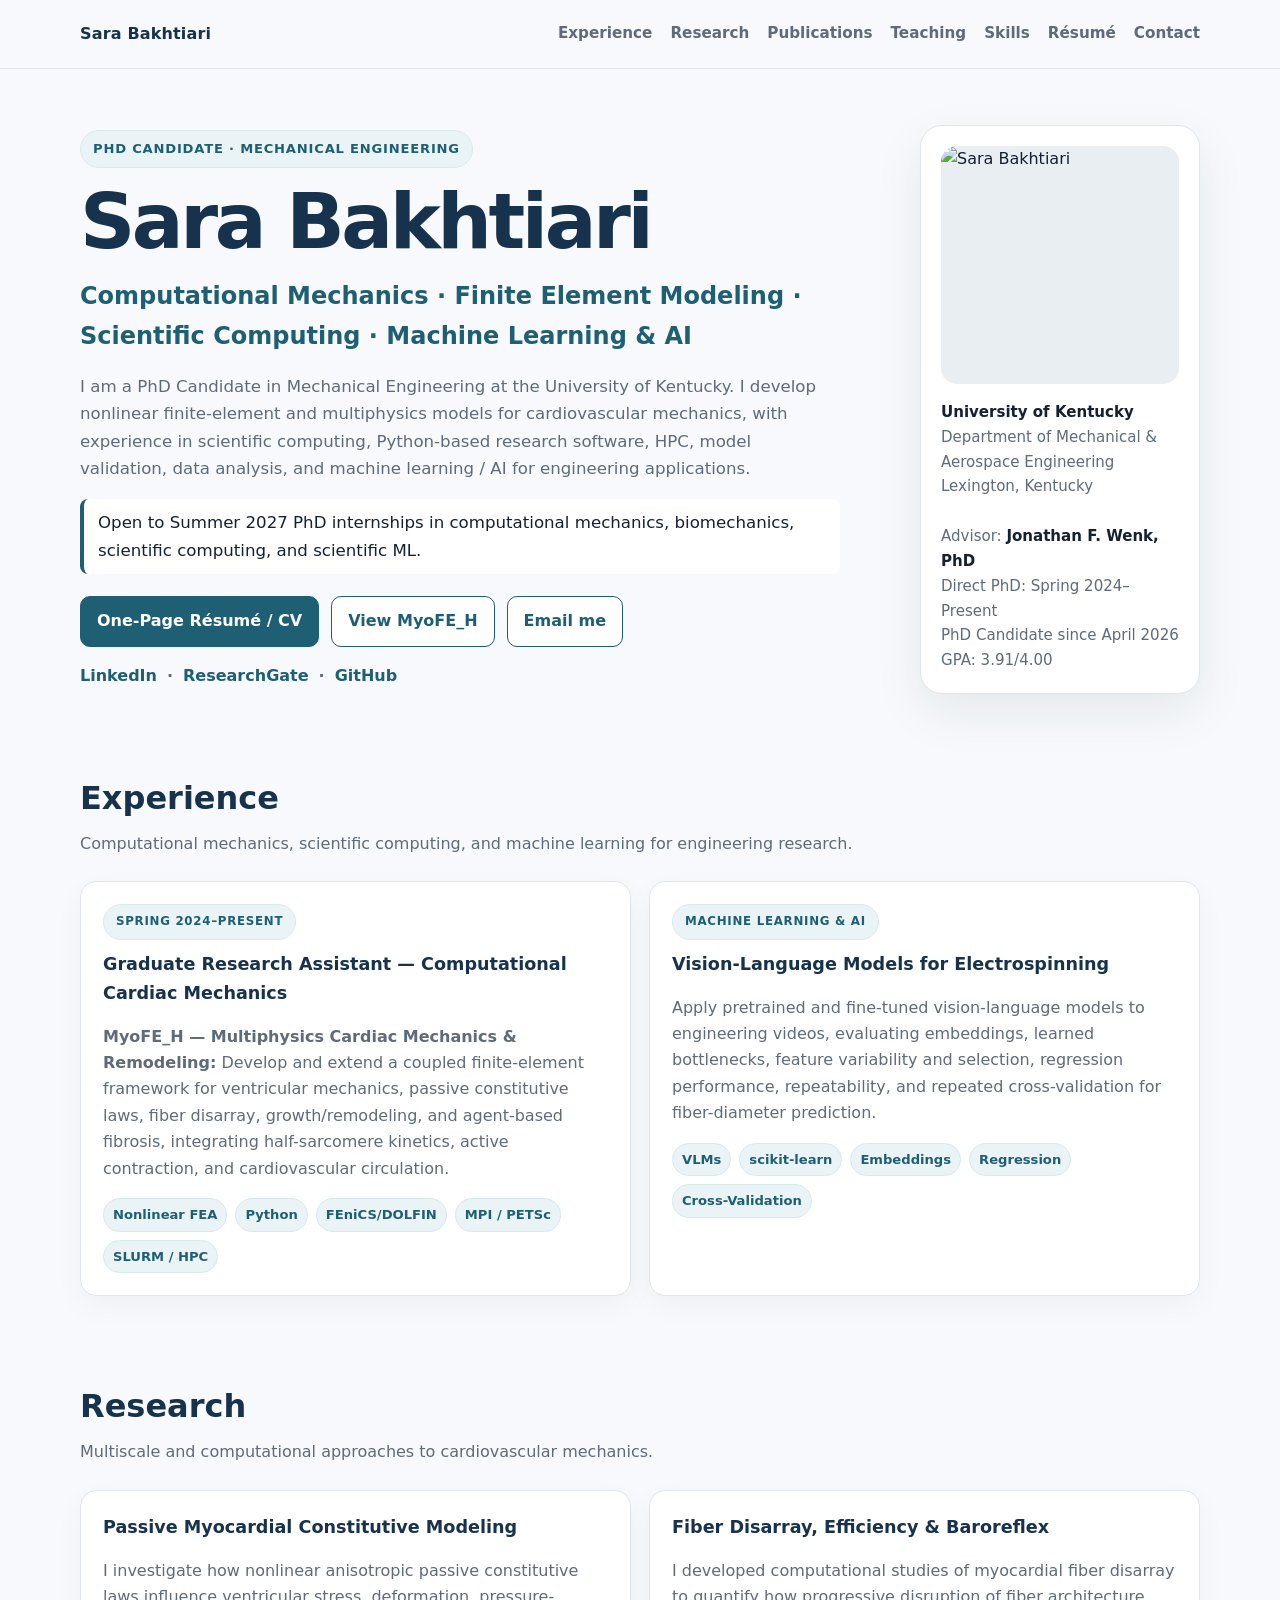
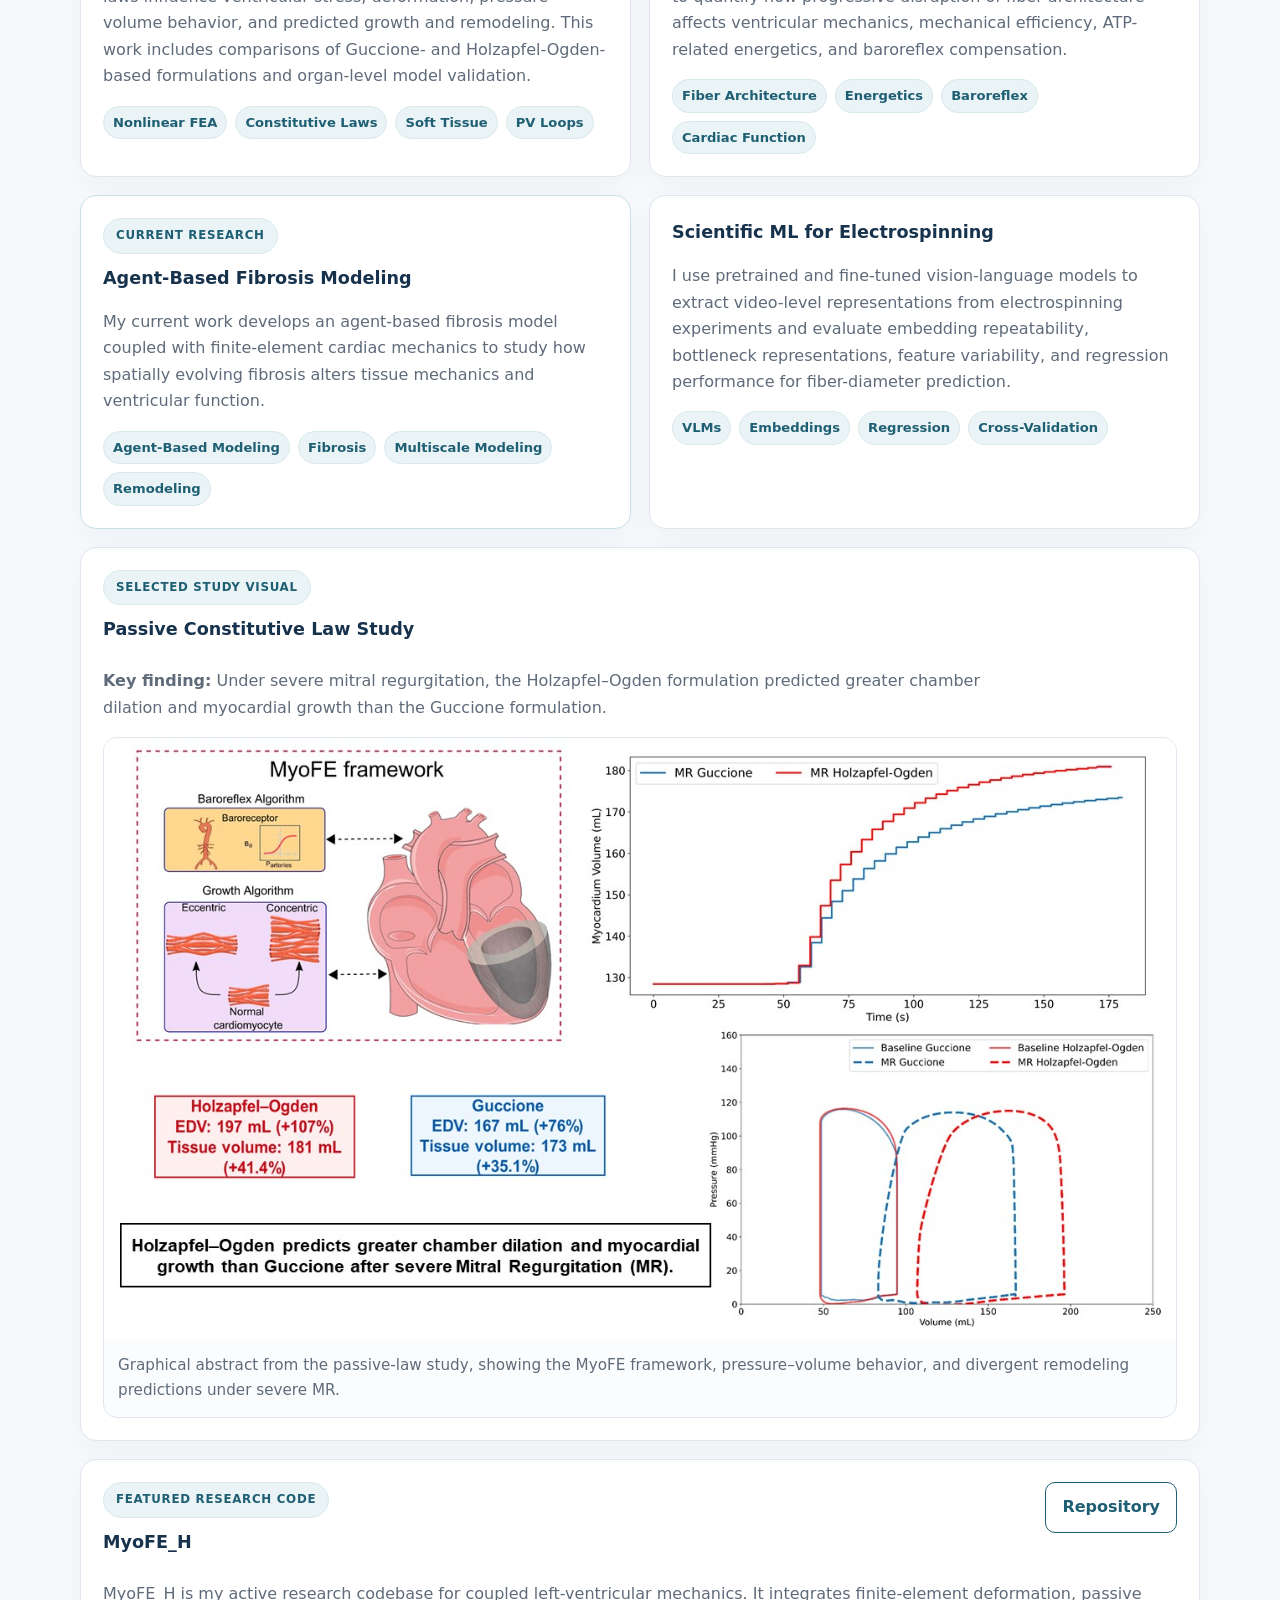
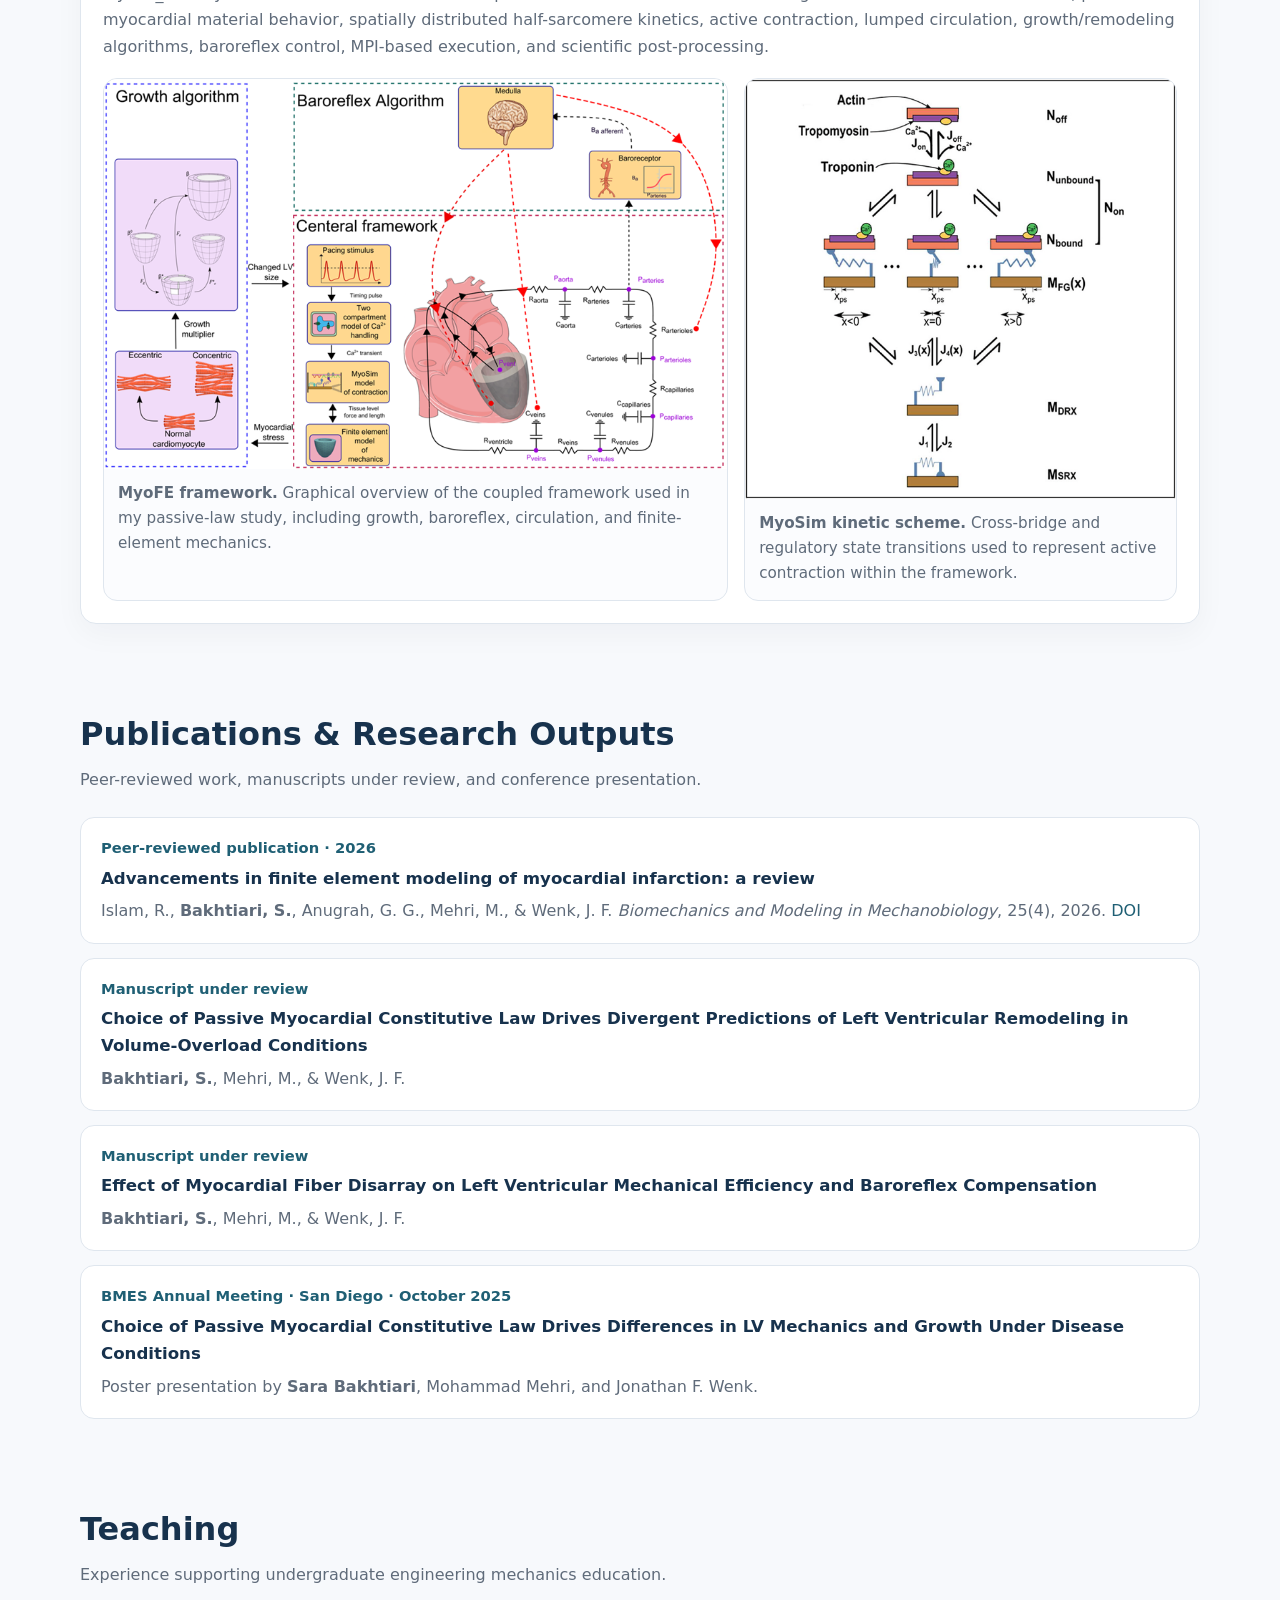
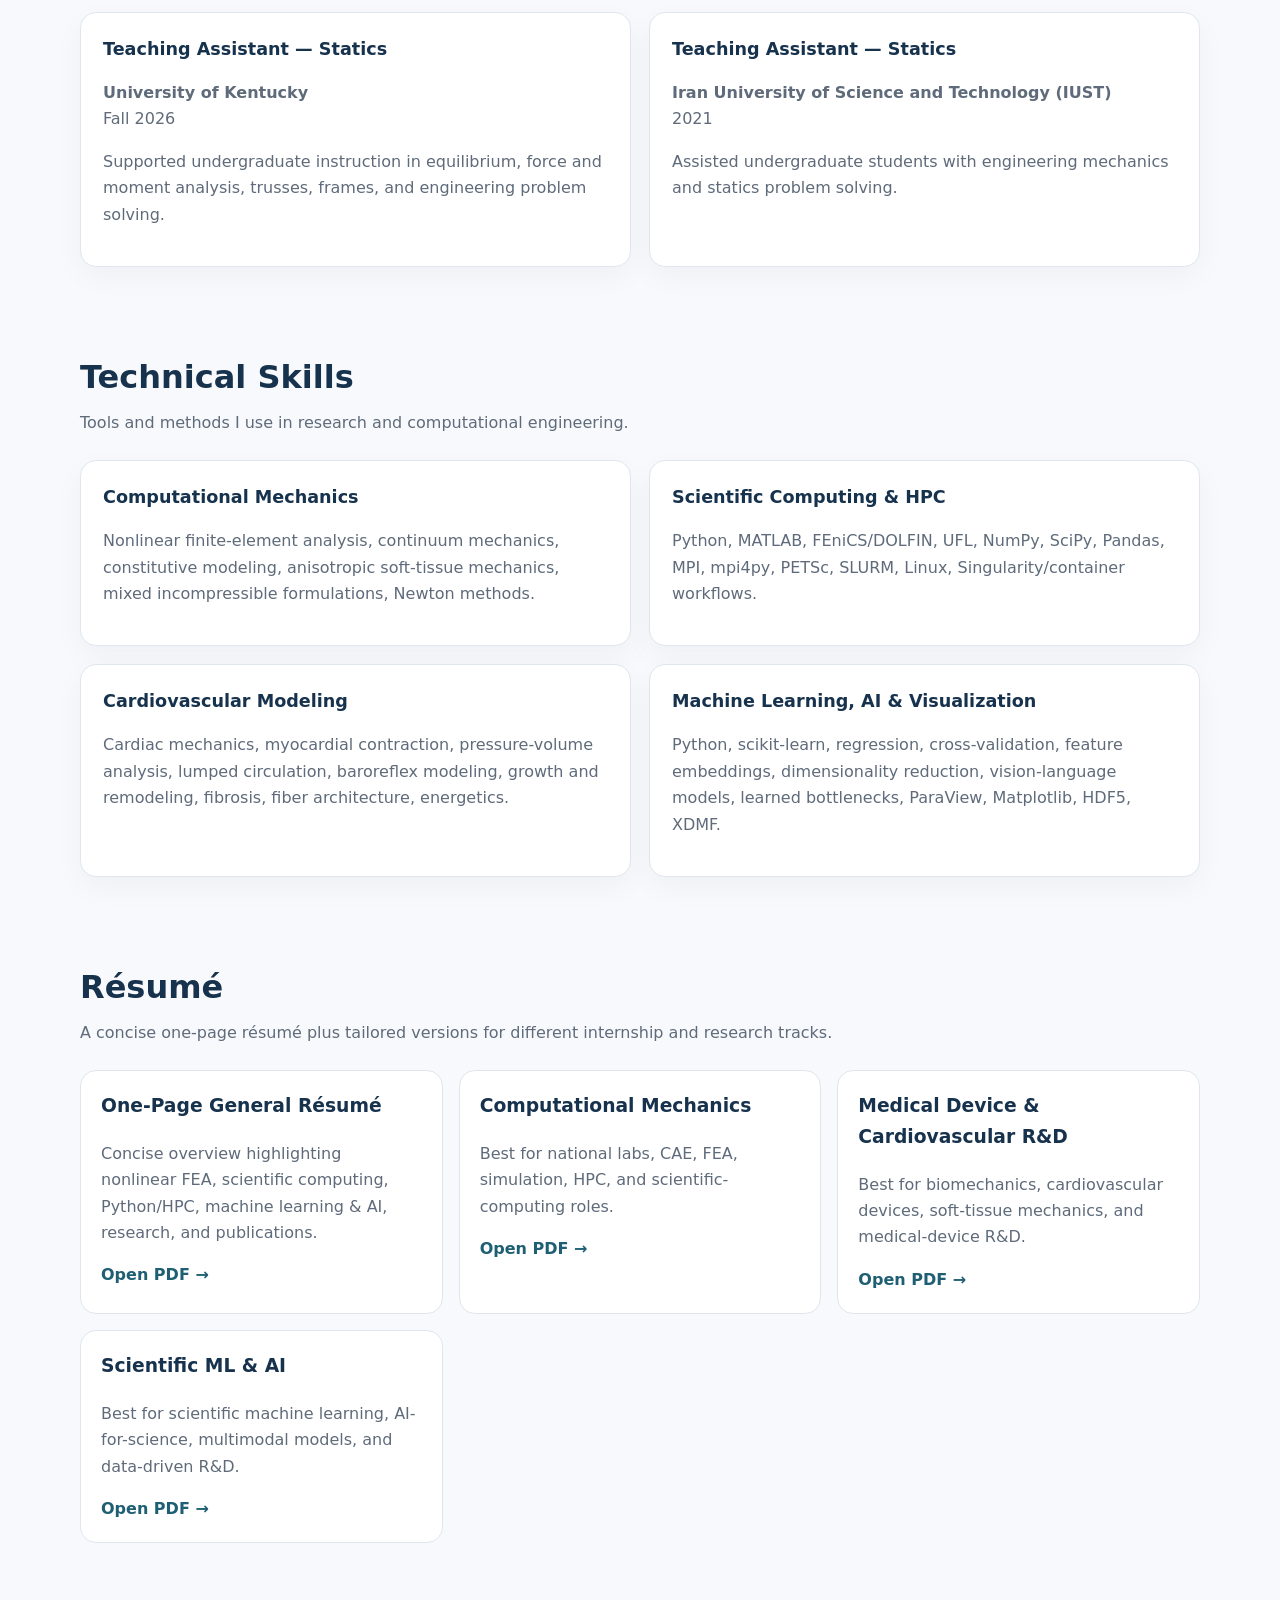
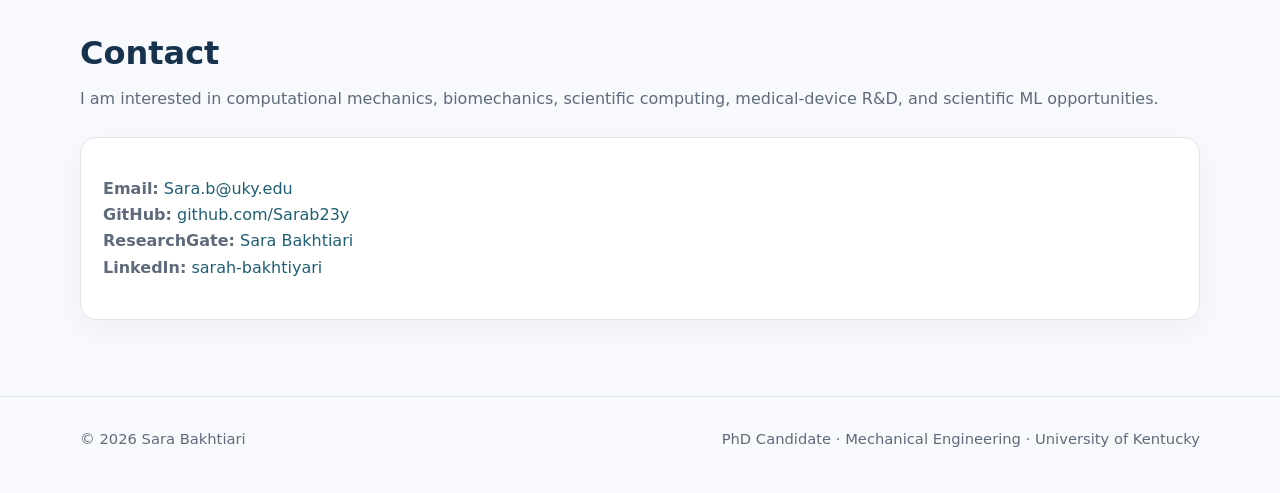
==== index.html @ 6f946235 "Highlight ML/AI and condense research experience" ====
<!doctype html>
<html lang="en">
<head>
  <meta charset="utf-8">
  <meta name="viewport" content="width=device-width, initial-scale=1">
  <title>Sara Bakhtiari | Computational Biomechanics & Finite Element Modeling</title>
  <meta name="description" content="Sara Bakhtiari is a PhD Candidate in Mechanical Engineering at the University of Kentucky working in computational biomechanics, cardiac mechanics, finite element modeling, fibrosis, scientific computing, and machine learning.">
  <meta name="author" content="Sara Bakhtiari">
  <meta name="keywords" content="Sara Bakhtiari, computational biomechanics, cardiac mechanics, finite element, FEniCS, scientific computing, machine learning, artificial intelligence, Python, HPC, myocardial fibrosis, fiber disarray, University of Kentucky">
  <meta property="og:title" content="Sara Bakhtiari | PhD Candidate in Mechanical Engineering">
  <meta property="og:description" content="Computational biomechanics, cardiovascular mechanics, finite element modeling, scientific computing, and machine learning.">
  <meta property="og:type" content="website">
  <link rel="stylesheet" href="style.css?v=20260924-3">
</head>
<body>
<header class="site-header">
  <div class="container navbar">
    <a class="brand" href="#top">Sara Bakhtiari</a>
    <nav class="nav-links" aria-label="Main navigation">
      <a href="#experience">Experience</a>
      <a href="#research">Research</a>
      <a href="#publications">Publications</a>
      <a href="#teaching">Teaching</a>
      <a href="#skills">Skills</a>
      <a href="#resume">Résumé</a>
      <a href="#contact">Contact</a>
    </nav>
  </div>
</header>
<main id="top">
  <section class="hero">
    <div class="container hero-grid">
      <div>
        <span class="eyebrow">PhD Candidate · Mechanical Engineering</span>
        <h1>Sara Bakhtiari</h1>
        <h2>Computational Mechanics · Finite Element Modeling · Scientific Computing · Machine Learning & AI</h2>
        <p>
          I am a PhD Candidate in Mechanical Engineering at the University of Kentucky.
          I develop nonlinear finite-element and multiphysics models for cardiovascular mechanics,
          with experience in scientific computing, Python-based research software, HPC, model
          validation, data analysis, and machine learning / AI for engineering applications.
        </p>
        <p class="availability">Open to Summer 2027 PhD internships in computational mechanics, biomechanics, scientific computing, and scientific ML.</p>
        <div class="hero-actions">
          <a class="button primary" href="Sara_Bakhtiari_Resume.pdf" target="_blank" rel="noopener">One-Page Résumé / CV</a>
          <a class="button secondary" href="https://github.com/Sarab23y/MyoFE_H" target="_blank" rel="noopener">View MyoFE_H</a>
          <a class="button secondary" href="mailto:Sara.b@uky.edu">Email me</a>
        </div>
        <div class="hero-links">
          <a href="https://www.linkedin.com/in/sarah-bakhtiyari" target="_blank" rel="noopener">LinkedIn</a>
          <span>·</span>
          <a href="https://www.researchgate.net/profile/Sara-Bakhtiari-4?ev=hdr_xprf" target="_blank" rel="noopener">ResearchGate</a>
          <span>·</span>
          <a href="https://github.com/Sarab23y" target="_blank" rel="noopener">GitHub</a>
        </div>
      </div>

      <aside class="profile-card">
        <img src="https://avatars.githubusercontent.com/u/170765901?v=4" alt="Sara Bakhtiari">
        <div class="profile-meta">
          <strong>University of Kentucky</strong><br>
          Department of Mechanical & Aerospace Engineering<br>
          Lexington, Kentucky<br><br>
          Advisor: <strong>Jonathan F. Wenk, PhD</strong><br>
          Direct PhD: Spring 2024–Present<br>
          PhD Candidate since April 2026<br>
          GPA: 3.91/4.00
        </div>
      </aside>
    </div>
  </section>


  <section id="experience">
    <div class="container">
      <div class="section-head">
        <h2>Experience</h2>
        <p>Computational mechanics, scientific computing, and machine learning for engineering research.</p>
      </div>
      <div class="grid">
        <article class="card">
          <div class="mini-eyebrow">Spring 2024–Present</div>
          <h3>Graduate Research Assistant — Computational Cardiac Mechanics</h3>
          <p><strong>MyoFE_H — Multiphysics Cardiac Mechanics & Remodeling:</strong> Develop and extend a coupled finite-element framework for ventricular mechanics, passive constitutive laws, fiber disarray, growth/remodeling, and agent-based fibrosis, integrating half-sarcomere kinetics, active contraction, and cardiovascular circulation.</p>
          <div class="tag-list">
            <span class="tag">Nonlinear FEA</span>
            <span class="tag">Python</span>
            <span class="tag">FEniCS/DOLFIN</span>
            <span class="tag">MPI / PETSc</span>
            <span class="tag">SLURM / HPC</span>
          </div>
        </article>
        <article class="card">
          <div class="mini-eyebrow">Machine Learning & AI</div>
          <h3>Vision-Language Models for Electrospinning</h3>
          <p>Apply pretrained and fine-tuned vision-language models to engineering videos, evaluating embeddings, learned bottlenecks, feature variability and selection, regression performance, repeatability, and repeated cross-validation for fiber-diameter prediction.</p>
          <div class="tag-list">
            <span class="tag">VLMs</span>
            <span class="tag">scikit-learn</span>
            <span class="tag">Embeddings</span>
            <span class="tag">Regression</span>
            <span class="tag">Cross-Validation</span>
          </div>
        </article>
      </div>
    </div>
  </section>

  <section id="research">
    <div class="container">
      <div class="section-head">
        <h2>Research</h2>
        <p>Multiscale and computational approaches to cardiovascular mechanics.</p>
      </div>
      <div class="grid research-grid">
        <article class="card">
          <h3>Passive Myocardial Constitutive Modeling</h3>
          <p>
            I investigate how nonlinear anisotropic passive constitutive laws influence
            ventricular stress, deformation, pressure-volume behavior, and predicted
            growth and remodeling. This work includes comparisons of Guccione- and
            Holzapfel-Ogden-based formulations and organ-level model validation.
          </p>
          <div class="tag-list">
            <span class="tag">Nonlinear FEA</span>
            <span class="tag">Constitutive Laws</span>
            <span class="tag">Soft Tissue</span>
            <span class="tag">PV Loops</span>
          </div>
        </article>

        <article class="card">
          <h3>Fiber Disarray, Efficiency & Baroreflex</h3>
          <p>
            I developed computational studies of myocardial fiber disarray to quantify
            how progressive disruption of fiber architecture affects ventricular mechanics,
            mechanical efficiency, ATP-related energetics, and baroreflex compensation.
          </p>
          <div class="tag-list">
            <span class="tag">Fiber Architecture</span>
            <span class="tag">Energetics</span>
            <span class="tag">Baroreflex</span>
            <span class="tag">Cardiac Function</span>
          </div>
        </article>

        <article class="card current-research">
          <div class="mini-eyebrow">Current Research</div>
          <h3>Agent-Based Fibrosis Modeling</h3>
          <p>
            My current work develops an agent-based fibrosis model coupled with
            finite-element cardiac mechanics to study how spatially evolving fibrosis
            alters tissue mechanics and ventricular function.
          </p>
          <div class="tag-list">
            <span class="tag">Agent-Based Modeling</span>
            <span class="tag">Fibrosis</span>
            <span class="tag">Multiscale Modeling</span>
            <span class="tag">Remodeling</span>
          </div>
        </article>

        <article class="card">
          <h3>Scientific ML for Electrospinning</h3>
          <p>
            I use pretrained and fine-tuned vision-language models to extract video-level
            representations from electrospinning experiments and evaluate embedding
            repeatability, bottleneck representations, feature variability, and regression
            performance for fiber-diameter prediction.
          </p>
          <div class="tag-list">
            <span class="tag">VLMs</span>
            <span class="tag">Embeddings</span>
            <span class="tag">Regression</span>
            <span class="tag">Cross-Validation</span>
          </div>
        </article>
      </div>

      <div class="card study-visual">
        <div class="project-top">
          <div>
            <div class="mini-eyebrow">Selected Study Visual</div>
            <h3>Passive Constitutive Law Study</h3>
          </div>
        </div>
        <p><strong>Key finding:</strong> Under severe mitral regurgitation, the Holzapfel–Ogden formulation predicted greater chamber dilation and myocardial growth than the Guccione formulation.</p>
        <figure class="figure-card passive-figure">
          <img src="assets/passive-law-study.jpg?v=20260924-1" alt="Graphical abstract comparing Guccione and Holzapfel-Ogden passive myocardial constitutive laws under severe mitral regurgitation.">
          <figcaption>Graphical abstract from the passive-law study, showing the MyoFE framework, pressure–volume behavior, and divergent remodeling predictions under severe MR.</figcaption>
        </figure>
      </div>

      <div class="card project-highlight">
        <div class="project-top">
          <div>
            <div class="mini-eyebrow">Featured Research Code</div>
            <h3>MyoFE_H</h3>
          </div>
          <a class="button secondary" href="https://github.com/Sarab23y/MyoFE_H" target="_blank" rel="noopener">Repository</a>
        </div>
        <p>
          MyoFE_H is my active research codebase for coupled left-ventricular mechanics.
          It integrates finite-element deformation, passive myocardial material behavior,
          spatially distributed half-sarcomere kinetics, active contraction, lumped circulation,
          growth/remodeling algorithms, baroreflex control, MPI-based execution, and scientific post-processing.
        </p>
        <div class="feature-grid">
          <figure class="figure-card figure-card-wide">
            <img src="[data-uri]" alt="Schematic overview of the MyoFE framework including growth, baroreflex, and central cardiac mechanics framework.">
            <figcaption><strong>MyoFE framework.</strong> Graphical overview of the coupled framework used in my passive-law study, including growth, baroreflex, circulation, and finite-element mechanics.</figcaption>
          </figure>
          <figure class="figure-card">
            <img src="[data-uri]" alt="MyoSim kinetic scheme showing regulatory and cross-bridge state transitions.">
            <figcaption><strong>MyoSim kinetic scheme.</strong> Cross-bridge and regulatory state transitions used to represent active contraction within the framework.</figcaption>
          </figure>
        </div>
      </div>
    </div>
  </section>

  <section id="publications">
    <div class="container">
      <div class="section-head">
        <h2>Publications & Research Outputs</h2>
        <p>Peer-reviewed work, manuscripts under review, and conference presentation.</p>
      </div>

      <div class="timeline">
        <article class="item">
          <div class="meta">Peer-reviewed publication · 2026</div>
          <h3>Advancements in finite element modeling of myocardial infarction: a review</h3>
          <p>
            Islam, R., <strong>Bakhtiari, S.</strong>, Anugrah, G. G., Mehri, M., & Wenk, J. F.
            <em>Biomechanics and Modeling in Mechanobiology</em>, 25(4), 2026.
            <a href="https://doi.org/10.1007/s10237-026-02107-0" target="_blank" rel="noopener">DOI</a>
          </p>
        </article>

        <article class="item">
          <div class="meta">Manuscript under review</div>
          <h3>Choice of Passive Myocardial Constitutive Law Drives Divergent Predictions of Left Ventricular Remodeling in Volume-Overload Conditions</h3>
          <p><strong>Bakhtiari, S.</strong>, Mehri, M., & Wenk, J. F.</p>
        </article>

        <article class="item">
          <div class="meta">Manuscript under review</div>
          <h3>Effect of Myocardial Fiber Disarray on Left Ventricular Mechanical Efficiency and Baroreflex Compensation</h3>
          <p><strong>Bakhtiari, S.</strong>, Mehri, M., & Wenk, J. F.</p>
        </article>

        <article class="item">
          <div class="meta">BMES Annual Meeting · San Diego · October 2025</div>
          <h3>Choice of Passive Myocardial Constitutive Law Drives Differences in LV Mechanics and Growth Under Disease Conditions</h3>
          <p>Poster presentation by <strong>Sara Bakhtiari</strong>, Mohammad Mehri, and Jonathan F. Wenk.</p>
        </article>
      </div>
    </div>
  </section>

  <section id="teaching">
    <div class="container">
      <div class="section-head">
        <h2>Teaching</h2>
        <p>Experience supporting undergraduate engineering mechanics education.</p>
      </div>
      <div class="grid">
        <article class="card">
          <h3>Teaching Assistant — Statics</h3>
          <p><strong>University of Kentucky</strong><br>Fall 2026</p>
          <p>Supported undergraduate instruction in equilibrium, force and moment analysis, trusses, frames, and engineering problem solving.</p>
        </article>
        <article class="card">
          <h3>Teaching Assistant — Statics</h3>
          <p><strong>Iran University of Science and Technology (IUST)</strong><br>2021</p>
          <p>Assisted undergraduate students with engineering mechanics and statics problem solving.</p>
        </article>
      </div>
    </div>
  </section>

  <section id="skills">
    <div class="container">
      <div class="section-head">
        <h2>Technical Skills</h2>
        <p>Tools and methods I use in research and computational engineering.</p>
      </div>
      <div class="grid">
        <article class="card">
          <h3>Computational Mechanics</h3>
          <p>Nonlinear finite-element analysis, continuum mechanics, constitutive modeling, anisotropic soft-tissue mechanics, mixed incompressible formulations, Newton methods.</p>
        </article>
        <article class="card">
          <h3>Scientific Computing & HPC</h3>
          <p>Python, MATLAB, FEniCS/DOLFIN, UFL, NumPy, SciPy, Pandas, MPI, mpi4py, PETSc, SLURM, Linux, Singularity/container workflows.</p>
        </article>
        <article class="card">
          <h3>Cardiovascular Modeling</h3>
          <p>Cardiac mechanics, myocardial contraction, pressure-volume analysis, lumped circulation, baroreflex modeling, growth and remodeling, fibrosis, fiber architecture, energetics.</p>
        </article>
        <article class="card">
          <h3>Machine Learning, AI & Visualization</h3>
          <p>Python, scikit-learn, regression, cross-validation, feature embeddings, dimensionality reduction, vision-language models, learned bottlenecks, ParaView, Matplotlib, HDF5, XDMF.</p>
        </article>
      </div>
    </div>
  </section>

  <section id="resume">
    <div class="container">
      <div class="section-head">
        <h2>Résumé</h2>
        <p>A concise one-page résumé plus tailored versions for different internship and research tracks.</p>
      </div>
      <div class="resume-grid">
        <article class="resume-card">
          <h3>One-Page General Résumé</h3>
          <p>Concise overview highlighting nonlinear FEA, scientific computing, Python/HPC, machine learning & AI, research, and publications.</p>
          <a href="Sara_Bakhtiari_Resume.pdf" target="_blank" rel="noopener"><strong>Open PDF →</strong></a>
        </article>
        <article class="resume-card">
          <h3>Computational Mechanics</h3>
          <p>Best for national labs, CAE, FEA, simulation, HPC, and scientific-computing roles.</p>
          <a href="Sara_Bakhtiari_Resume_Computational_Mechanics.pdf" target="_blank" rel="noopener"><strong>Open PDF →</strong></a>
        </article>
        <article class="resume-card">
          <h3>Medical Device & Cardiovascular R&D</h3>
          <p>Best for biomechanics, cardiovascular devices, soft-tissue mechanics, and medical-device R&D.</p>
          <a href="Sara_Bakhtiari_Resume_Medical_Device_Cardiovascular_RD.pdf" target="_blank" rel="noopener"><strong>Open PDF →</strong></a>
        </article>
        <article class="resume-card">
          <h3>Scientific ML & AI</h3>
          <p>Best for scientific machine learning, AI-for-science, multimodal models, and data-driven R&D.</p>
          <a href="Sara_Bakhtiari_Resume_Scientific_ML_AI.pdf" target="_blank" rel="noopener"><strong>Open PDF →</strong></a>
        </article>
      </div>
    </div>
  </section>

  <section id="contact">
    <div class="container">
      <div class="section-head">
        <h2>Contact</h2>
        <p>I am interested in computational mechanics, biomechanics, scientific computing, medical-device R&D, and scientific ML opportunities.</p>
      </div>
      <div class="card">
        <p>
          <strong>Email:</strong> <a href="mailto:Sara.b@uky.edu">Sara.b@uky.edu</a><br>
          <strong>GitHub:</strong> <a href="https://github.com/Sarab23y" target="_blank" rel="noopener">github.com/Sarab23y</a><br>
          <strong>ResearchGate:</strong> <a href="https://www.researchgate.net/profile/Sara-Bakhtiari-4?ev=hdr_xprf" target="_blank" rel="noopener">Sara Bakhtiari</a><br>
          <strong>LinkedIn:</strong> <a href="https://www.linkedin.com/in/sarah-bakhtiyari" target="_blank" rel="noopener">sarah-bakhtiyari</a>
        </p>
      </div>
    </div>
  </section>
</main>
<footer>
  <div class="container footer-row">
    <div>© 2026 Sara Bakhtiari</div>
    <div>PhD Candidate · Mechanical Engineering · University of Kentucky</div>
  </div>
</footer>
</body>
</html>
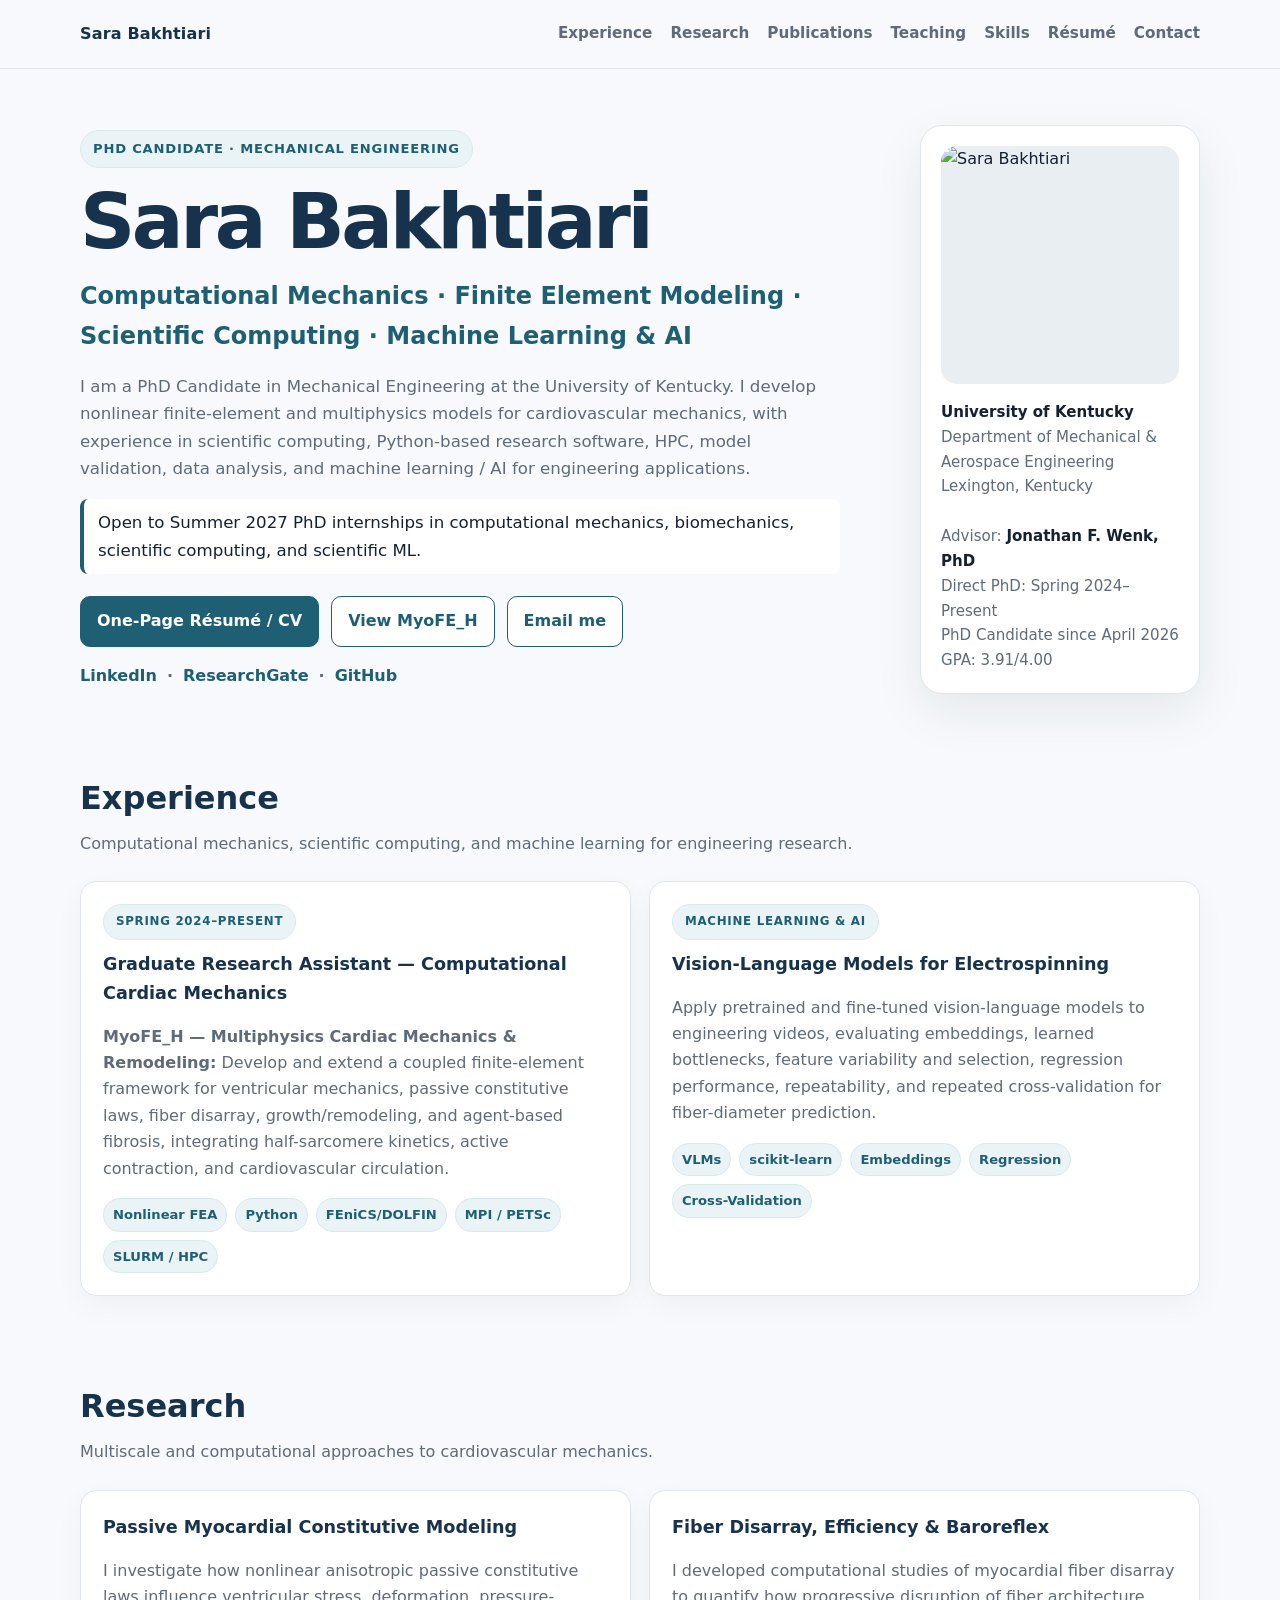
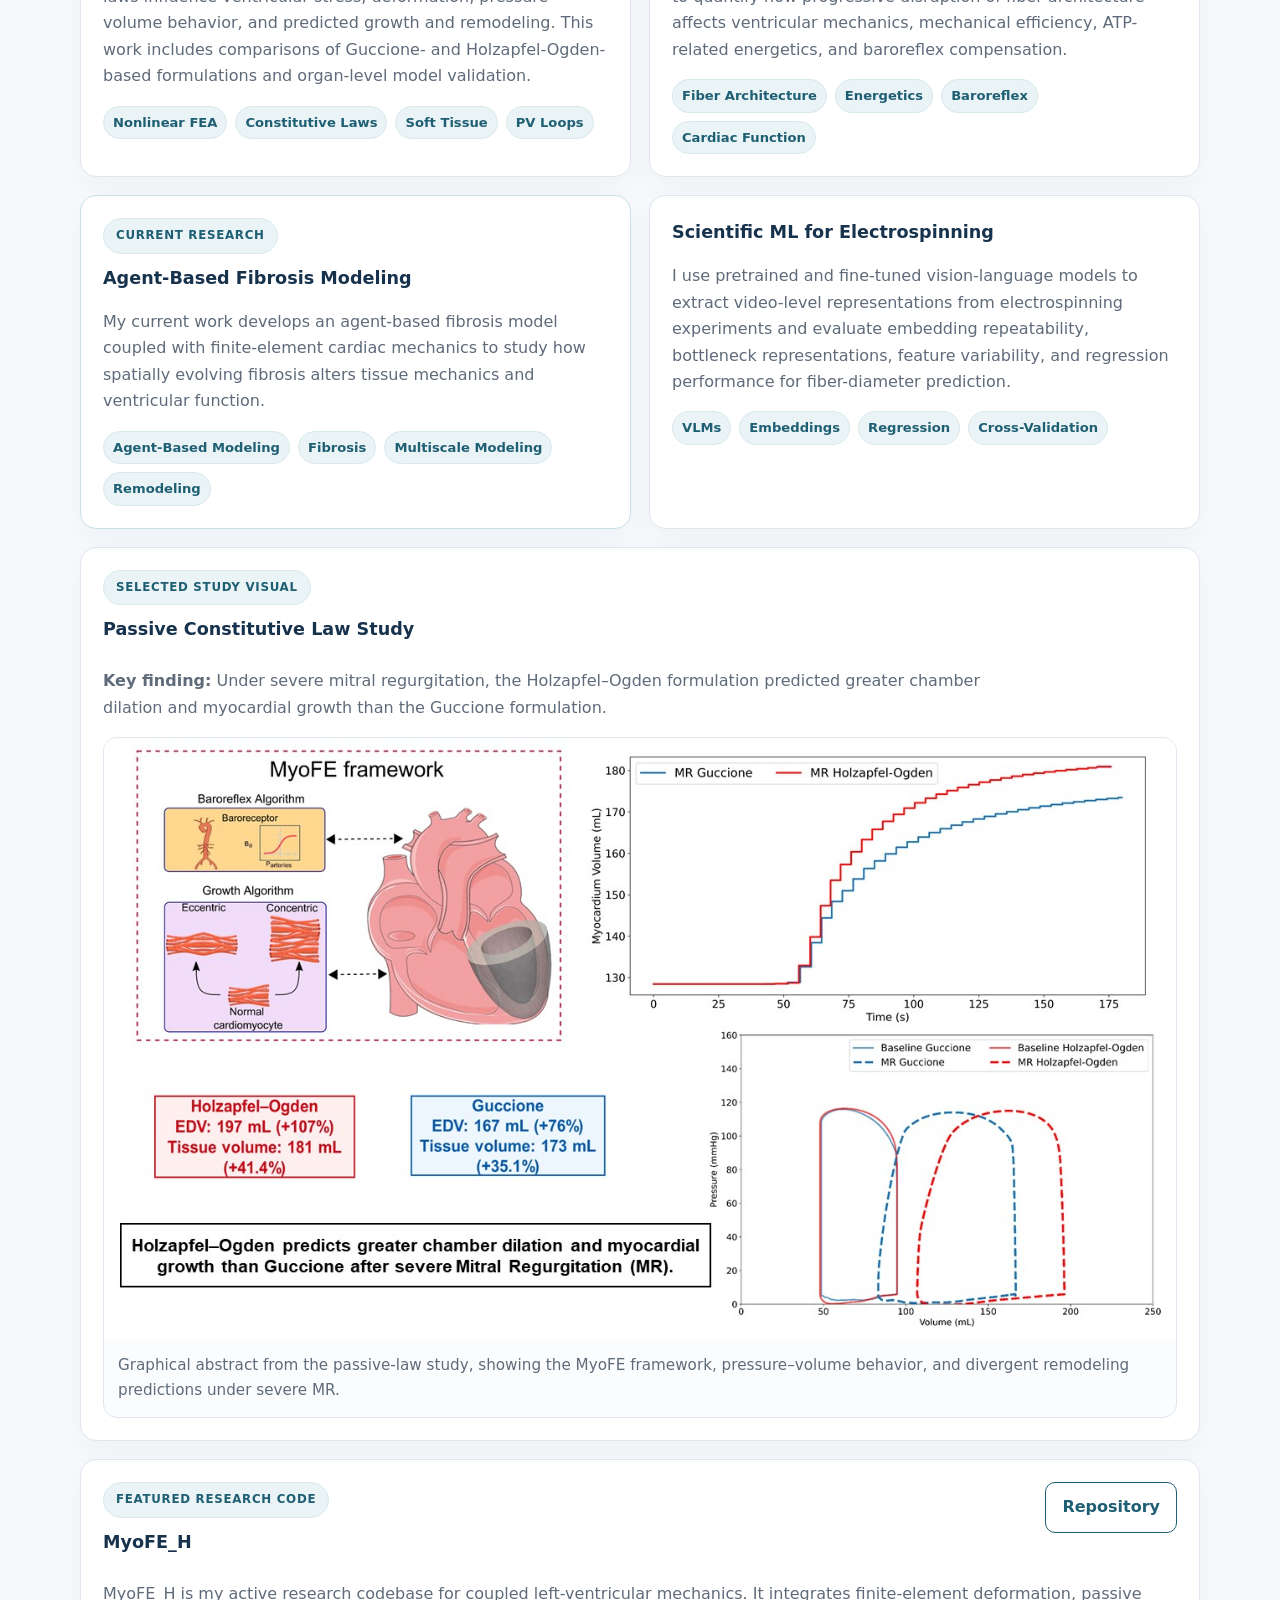
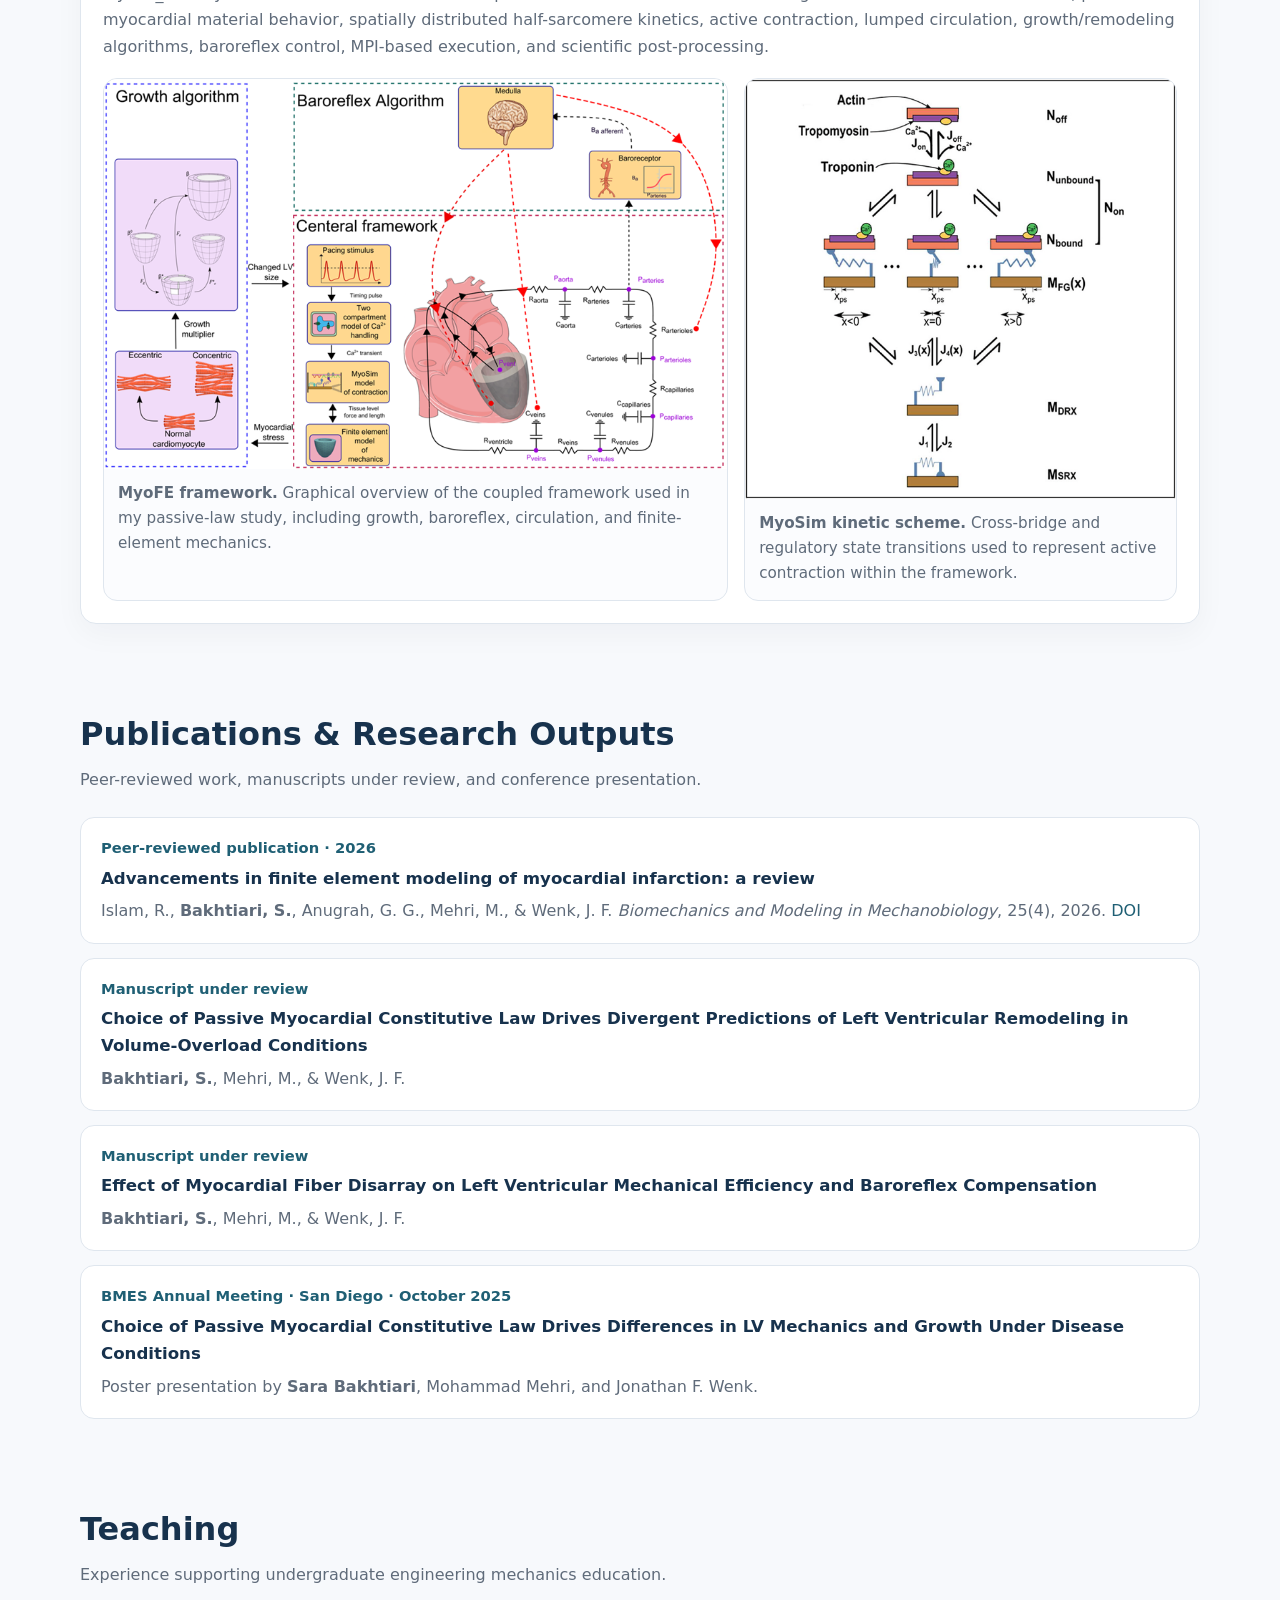
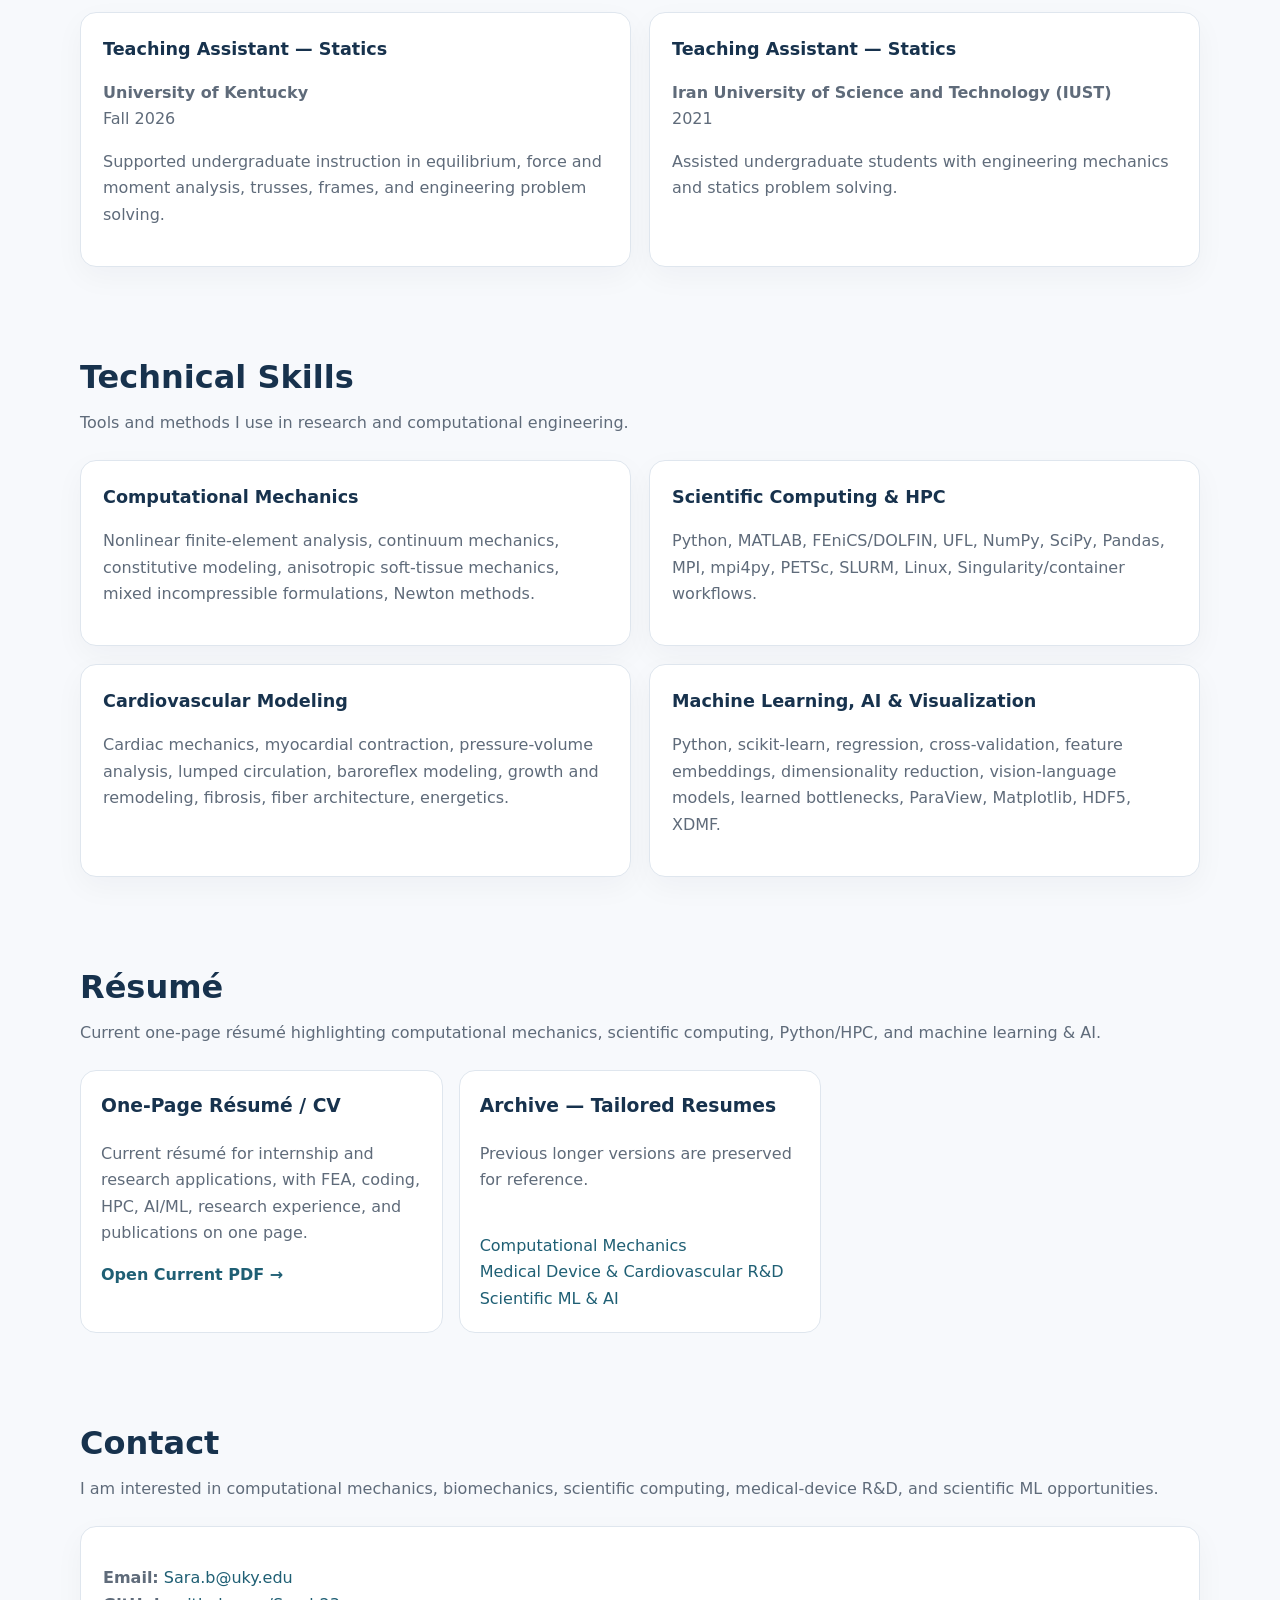
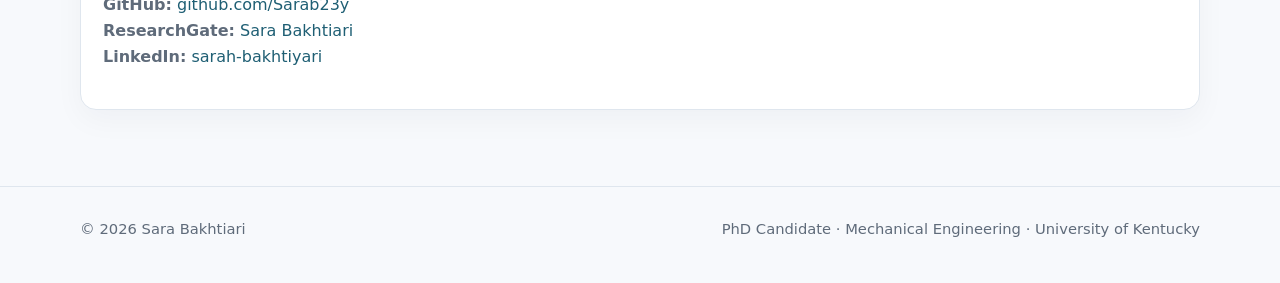
==== commit e0ef986f: "Point website to one-page resume and archive old versions" ====
--- a/index.html
+++ b/index.html
@@ -310,28 +310,20 @@
     <div class="container">
       <div class="section-head">
         <h2>Résumé</h2>
-        <p>A concise one-page résumé plus tailored versions for different internship and research tracks.</p>
+        <p>Current one-page résumé highlighting computational mechanics, scientific computing, Python/HPC, and machine learning & AI.</p>
       </div>
       <div class="resume-grid">
         <article class="resume-card">
-          <h3>One-Page General Résumé</h3>
-          <p>Concise overview highlighting nonlinear FEA, scientific computing, Python/HPC, machine learning & AI, research, and publications.</p>
-          <a href="Sara_Bakhtiari_Resume.pdf" target="_blank" rel="noopener"><strong>Open PDF →</strong></a>
+          <h3>One-Page Résumé / CV</h3>
+          <p>Current résumé for internship and research applications, with FEA, coding, HPC, AI/ML, research experience, and publications on one page.</p>
+          <a href="Sara_Bakhtiari_Resume.pdf" target="_blank" rel="noopener"><strong>Open Current PDF →</strong></a>
         </article>
         <article class="resume-card">
-          <h3>Computational Mechanics</h3>
-          <p>Best for national labs, CAE, FEA, simulation, HPC, and scientific-computing roles.</p>
-          <a href="Sara_Bakhtiari_Resume_Computational_Mechanics.pdf" target="_blank" rel="noopener"><strong>Open PDF →</strong></a>
-        </article>
-        <article class="resume-card">
-          <h3>Medical Device & Cardiovascular R&D</h3>
-          <p>Best for biomechanics, cardiovascular devices, soft-tissue mechanics, and medical-device R&D.</p>
-          <a href="Sara_Bakhtiari_Resume_Medical_Device_Cardiovascular_RD.pdf" target="_blank" rel="noopener"><strong>Open PDF →</strong></a>
-        </article>
-        <article class="resume-card">
-          <h3>Scientific ML & AI</h3>
-          <p>Best for scientific machine learning, AI-for-science, multimodal models, and data-driven R&D.</p>
-          <a href="Sara_Bakhtiari_Resume_Scientific_ML_AI.pdf" target="_blank" rel="noopener"><strong>Open PDF →</strong></a>
+          <h3>Archive — Tailored Resumes</h3>
+          <p>Previous longer versions are preserved for reference.</p>
+          <a href="Archive/Sara_Bakhtiari_Resume_Computational_Mechanics.pdf" target="_blank" rel="noopener">Computational Mechanics</a><br>
+          <a href="Archive/Sara_Bakhtiari_Resume_Medical_Device_Cardiovascular_RD.pdf" target="_blank" rel="noopener">Medical Device & Cardiovascular R&amp;D</a><br>
+          <a href="Archive/Sara_Bakhtiari_Resume_Scientific_ML_AI.pdf" target="_blank" rel="noopener">Scientific ML &amp; AI</a>
         </article>
       </div>
     </div>
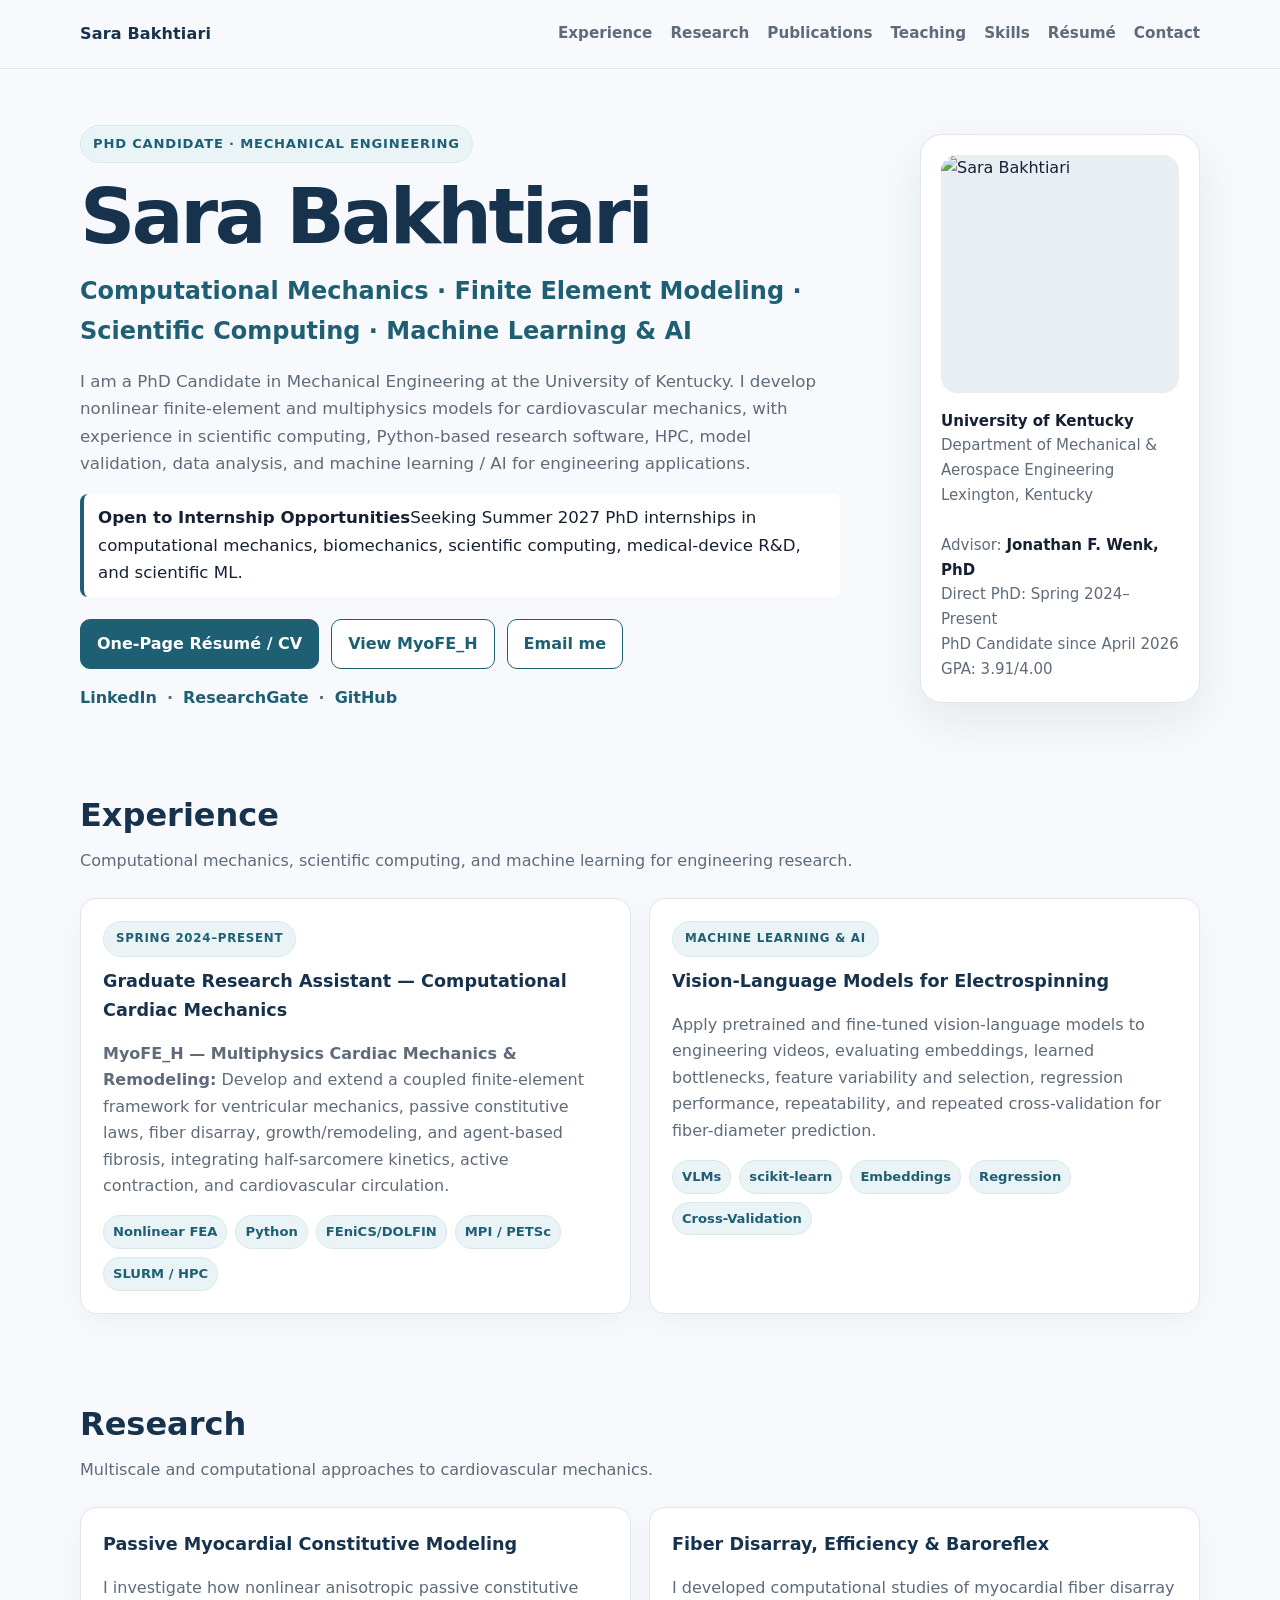
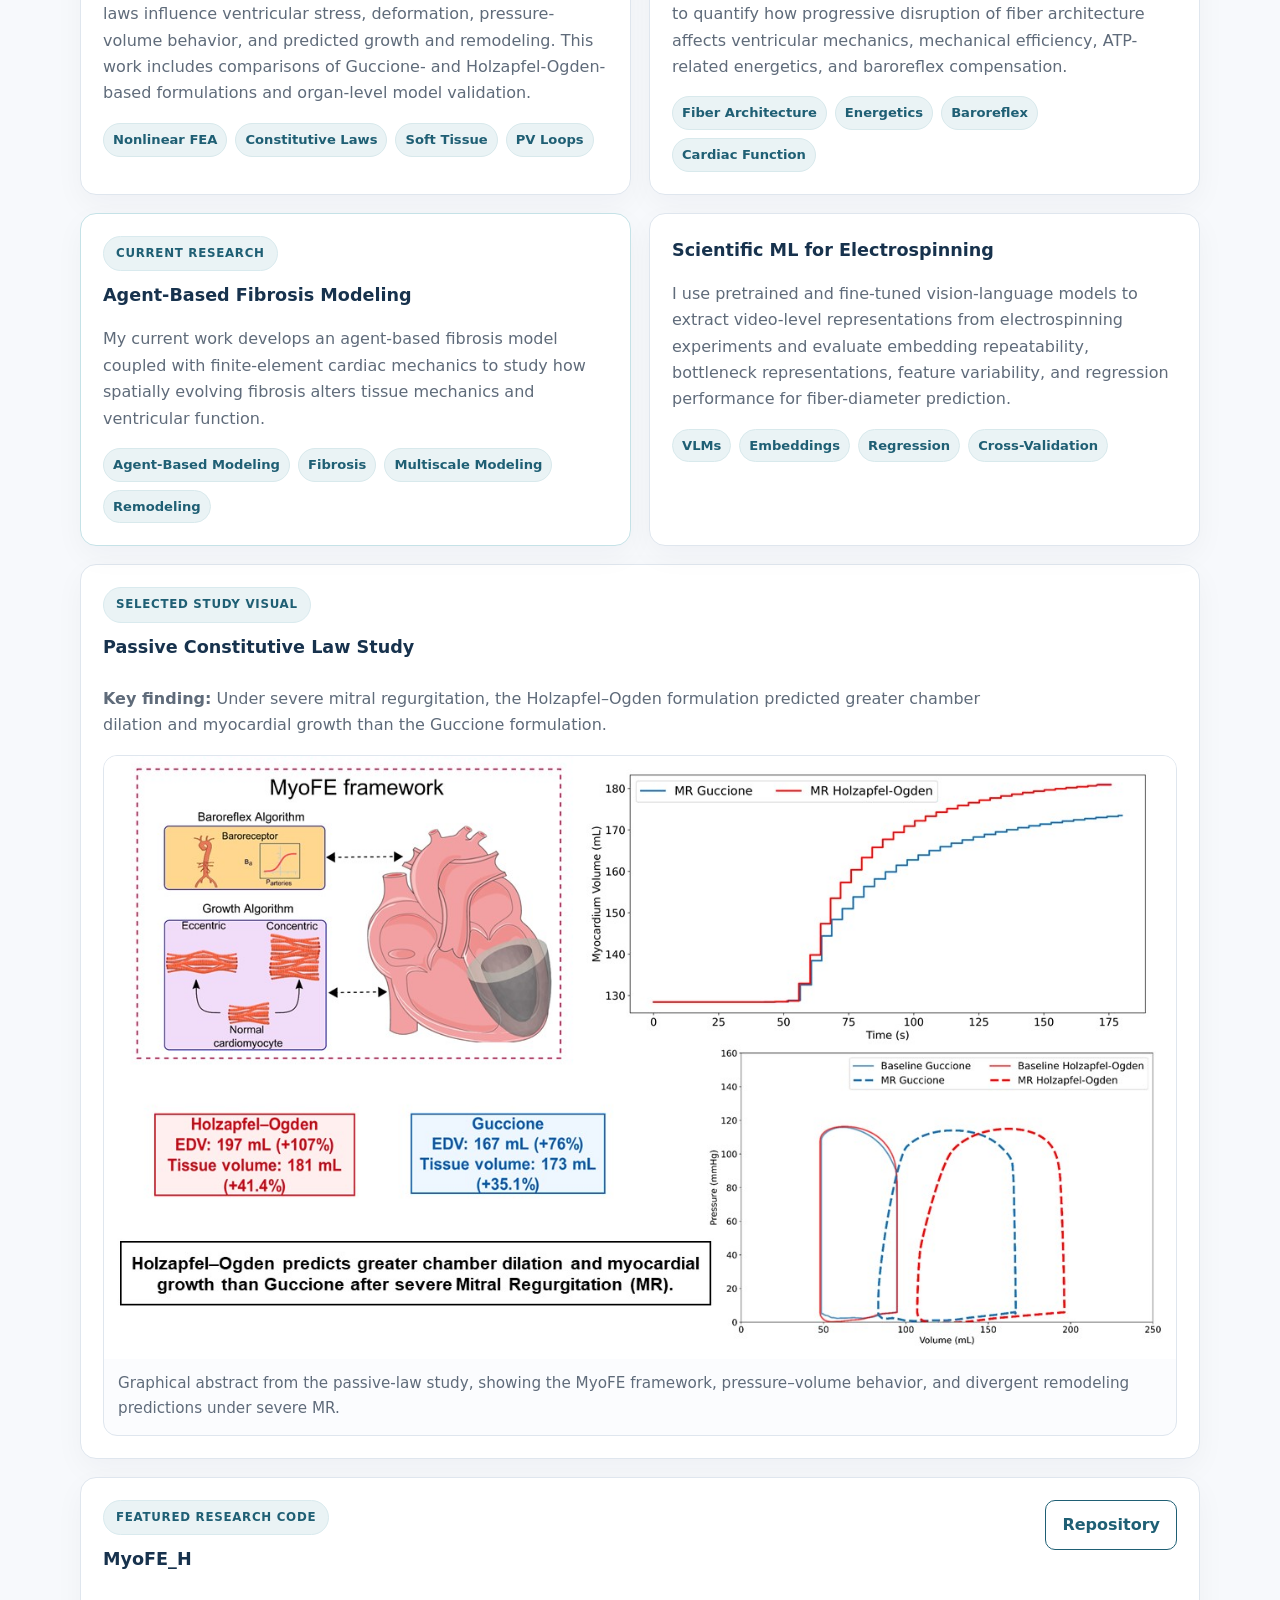
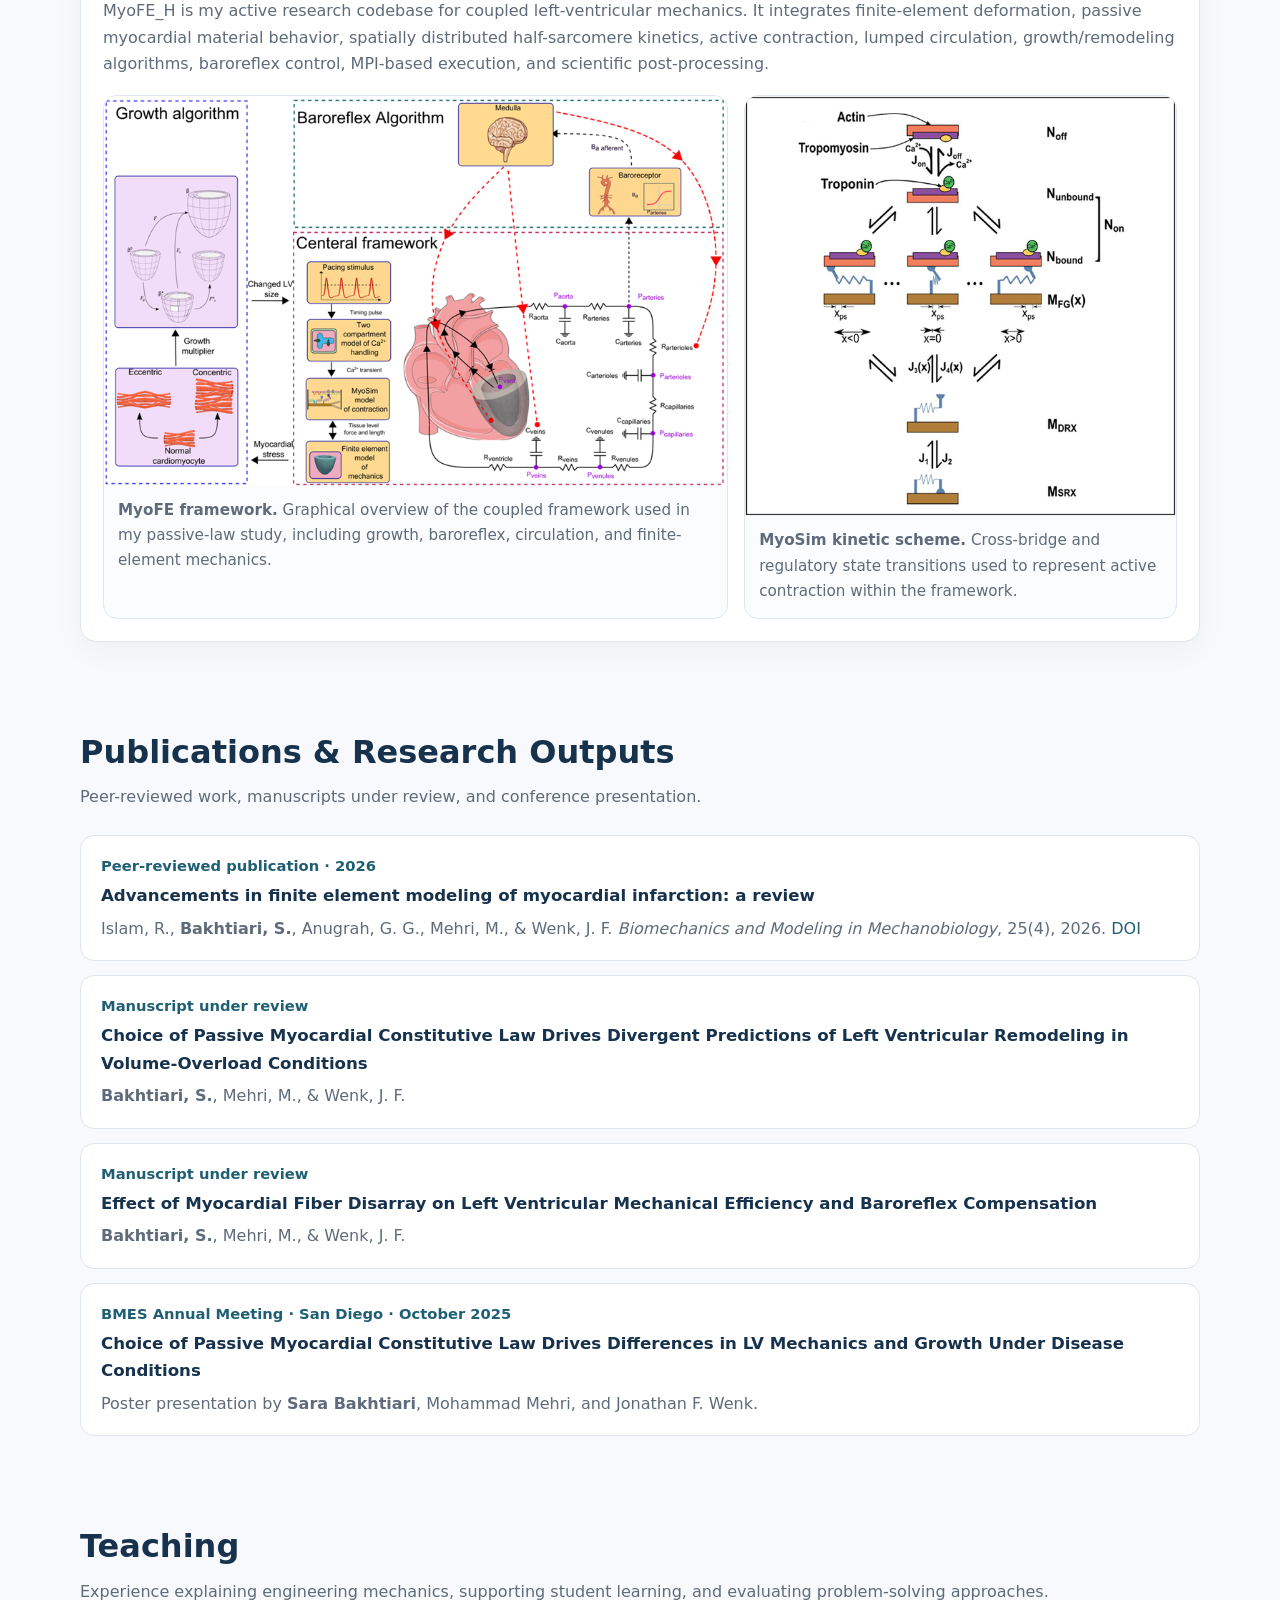
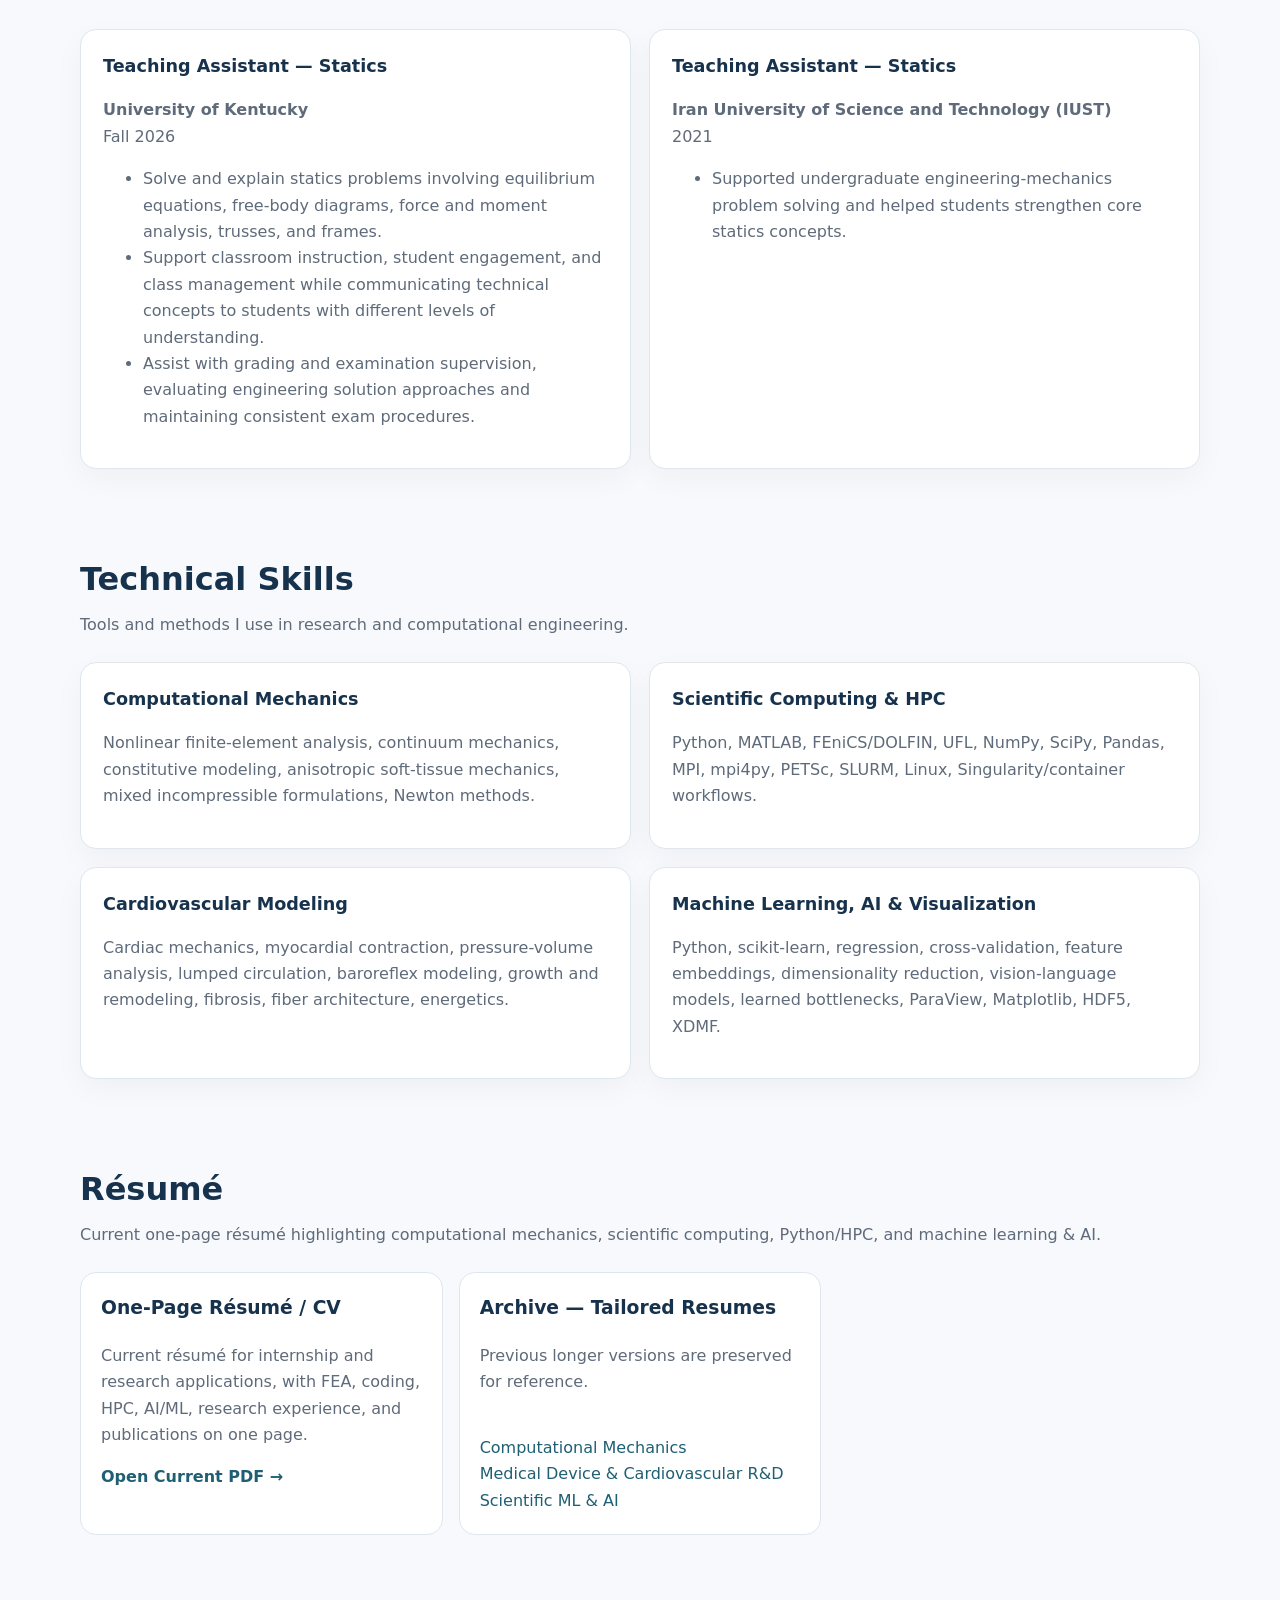
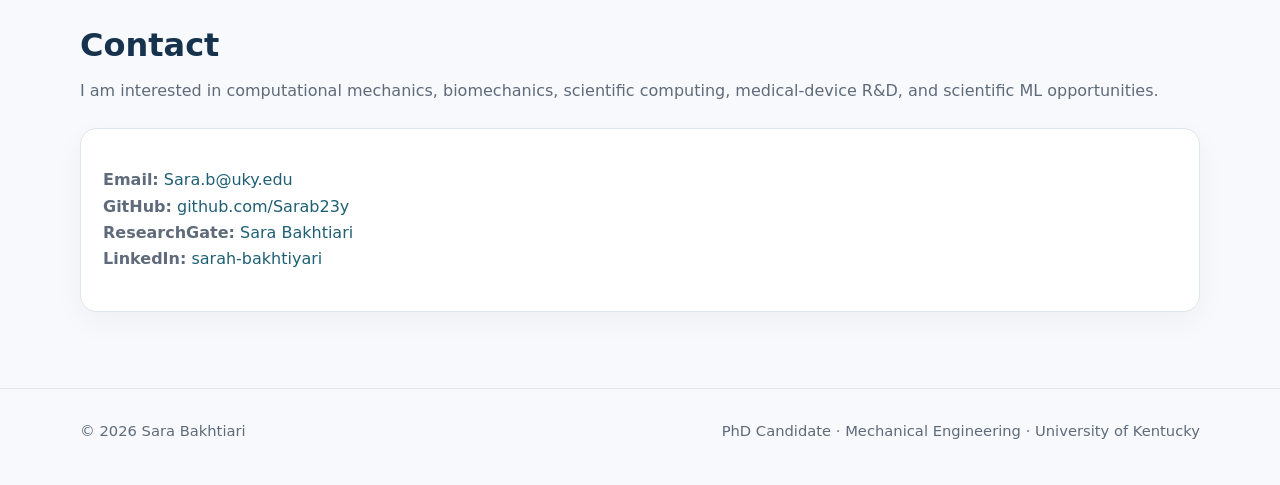
==== commit e39c2cfc: "Polish internship availability, teaching, and resume archive links" ====
--- a/index.html
+++ b/index.html
@@ -40,9 +40,9 @@
           with experience in scientific computing, Python-based research software, HPC, model
           validation, data analysis, and machine learning / AI for engineering applications.
         </p>
-        <p class="availability">Open to Summer 2027 PhD internships in computational mechanics, biomechanics, scientific computing, and scientific ML.</p>
+        <p class="availability"><strong>Open to Internship Opportunities</strong><span>Seeking Summer 2027 PhD internships in computational mechanics, biomechanics, scientific computing, medical-device R&amp;D, and scientific ML.</span></p>
         <div class="hero-actions">
-          <a class="button primary" href="Sara_Bakhtiari_Resume.pdf" target="_blank" rel="noopener">One-Page Résumé / CV</a>
+          <a class="button primary" href="resume-onepage.html" target="_blank" rel="noopener">One-Page Résumé / CV</a>
           <a class="button secondary" href="https://github.com/Sarab23y/MyoFE_H" target="_blank" rel="noopener">View MyoFE_H</a>
           <a class="button secondary" href="mailto:Sara.b@uky.edu">Email me</a>
         </div>
@@ -262,18 +262,24 @@
     <div class="container">
       <div class="section-head">
         <h2>Teaching</h2>
-        <p>Experience supporting undergraduate engineering mechanics education.</p>
+        <p>Experience explaining engineering mechanics, supporting student learning, and evaluating problem-solving approaches.</p>
       </div>
       <div class="grid">
         <article class="card">
           <h3>Teaching Assistant — Statics</h3>
           <p><strong>University of Kentucky</strong><br>Fall 2026</p>
-          <p>Supported undergraduate instruction in equilibrium, force and moment analysis, trusses, frames, and engineering problem solving.</p>
+          <ul class="teaching-list">
+            <li>Solve and explain statics problems involving equilibrium equations, free-body diagrams, force and moment analysis, trusses, and frames.</li>
+            <li>Support classroom instruction, student engagement, and class management while communicating technical concepts to students with different levels of understanding.</li>
+            <li>Assist with grading and examination supervision, evaluating engineering solution approaches and maintaining consistent exam procedures.</li>
+          </ul>
         </article>
         <article class="card">
           <h3>Teaching Assistant — Statics</h3>
           <p><strong>Iran University of Science and Technology (IUST)</strong><br>2021</p>
-          <p>Assisted undergraduate students with engineering mechanics and statics problem solving.</p>
+          <ul class="teaching-list">
+            <li>Supported undergraduate engineering-mechanics problem solving and helped students strengthen core statics concepts.</li>
+          </ul>
         </article>
       </div>
     </div>
@@ -316,7 +322,7 @@
         <article class="resume-card">
           <h3>One-Page Résumé / CV</h3>
           <p>Current résumé for internship and research applications, with FEA, coding, HPC, AI/ML, research experience, and publications on one page.</p>
-          <a href="Sara_Bakhtiari_Resume.pdf" target="_blank" rel="noopener"><strong>Open Current PDF →</strong></a>
+          <a href="resume-onepage.html" target="_blank" rel="noopener"><strong>Open Current PDF →</strong></a>
         </article>
         <article class="resume-card">
           <h3>Archive — Tailored Resumes</h3>
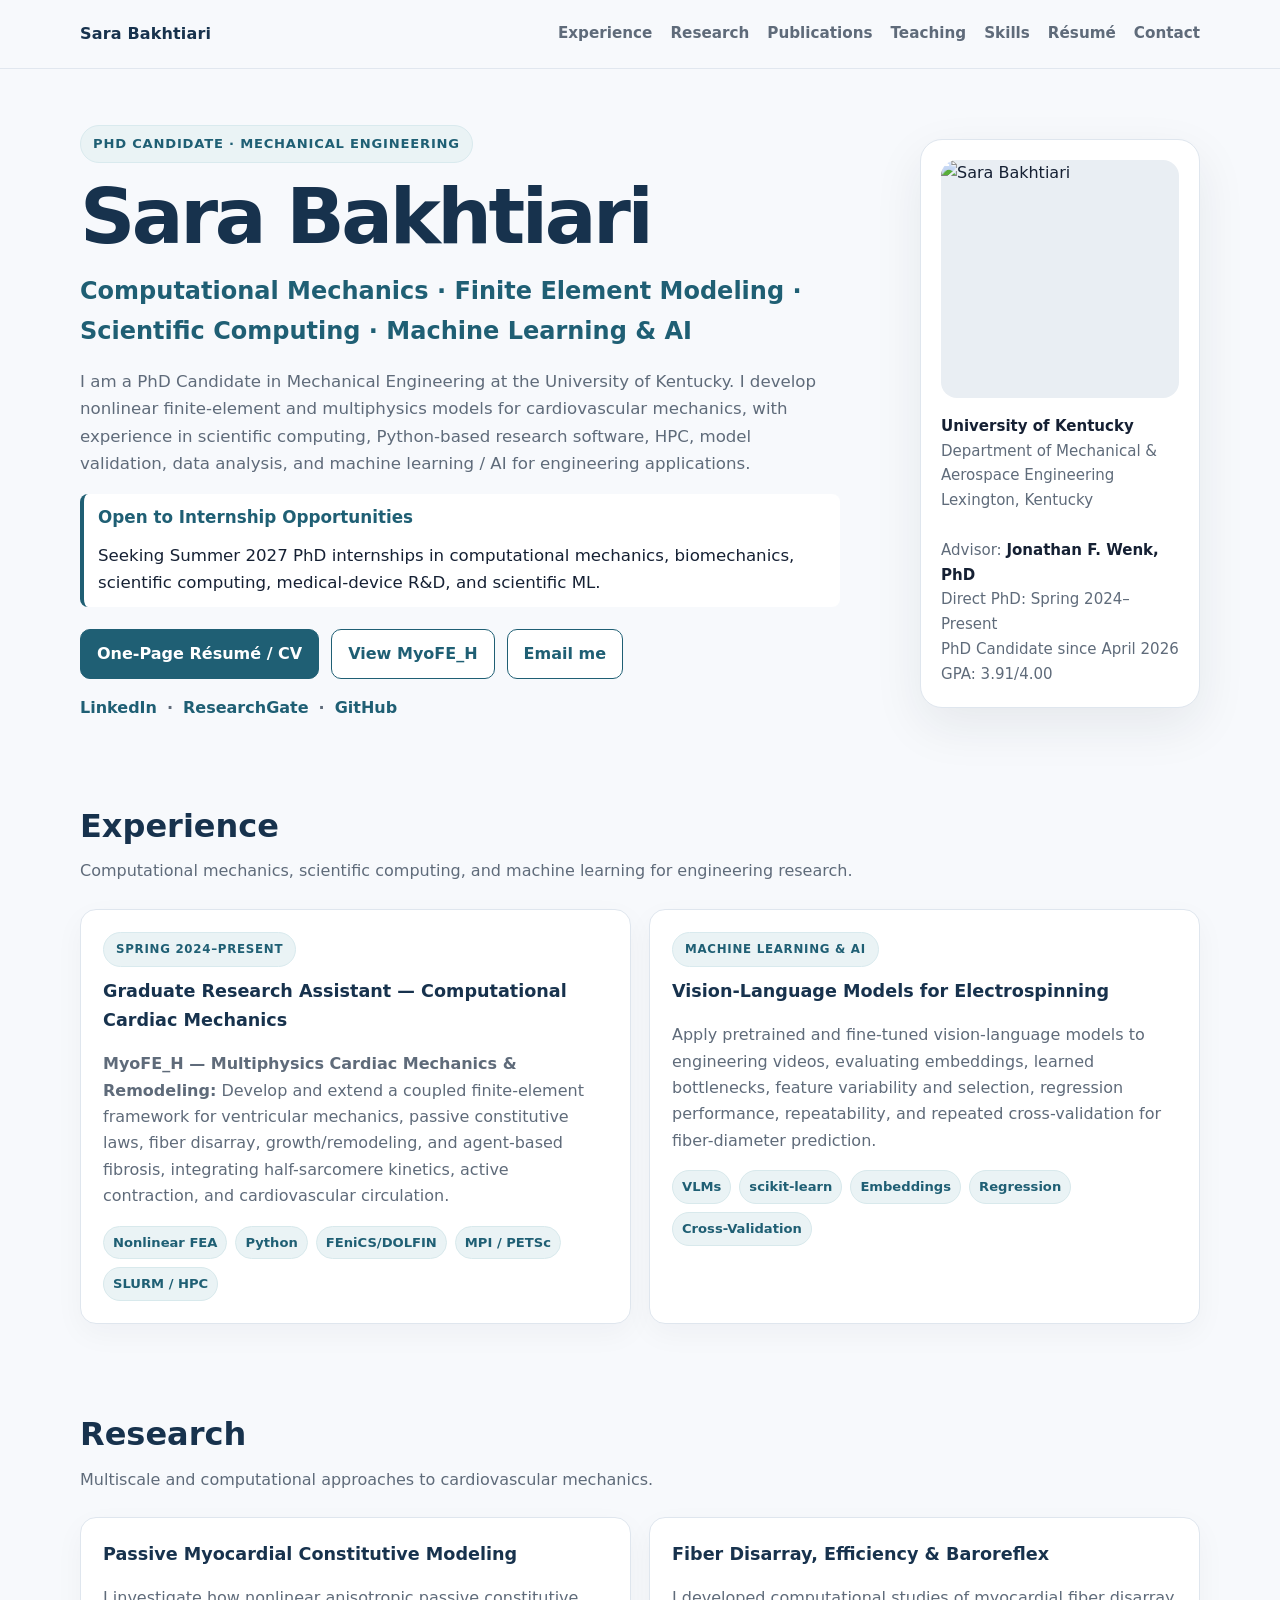
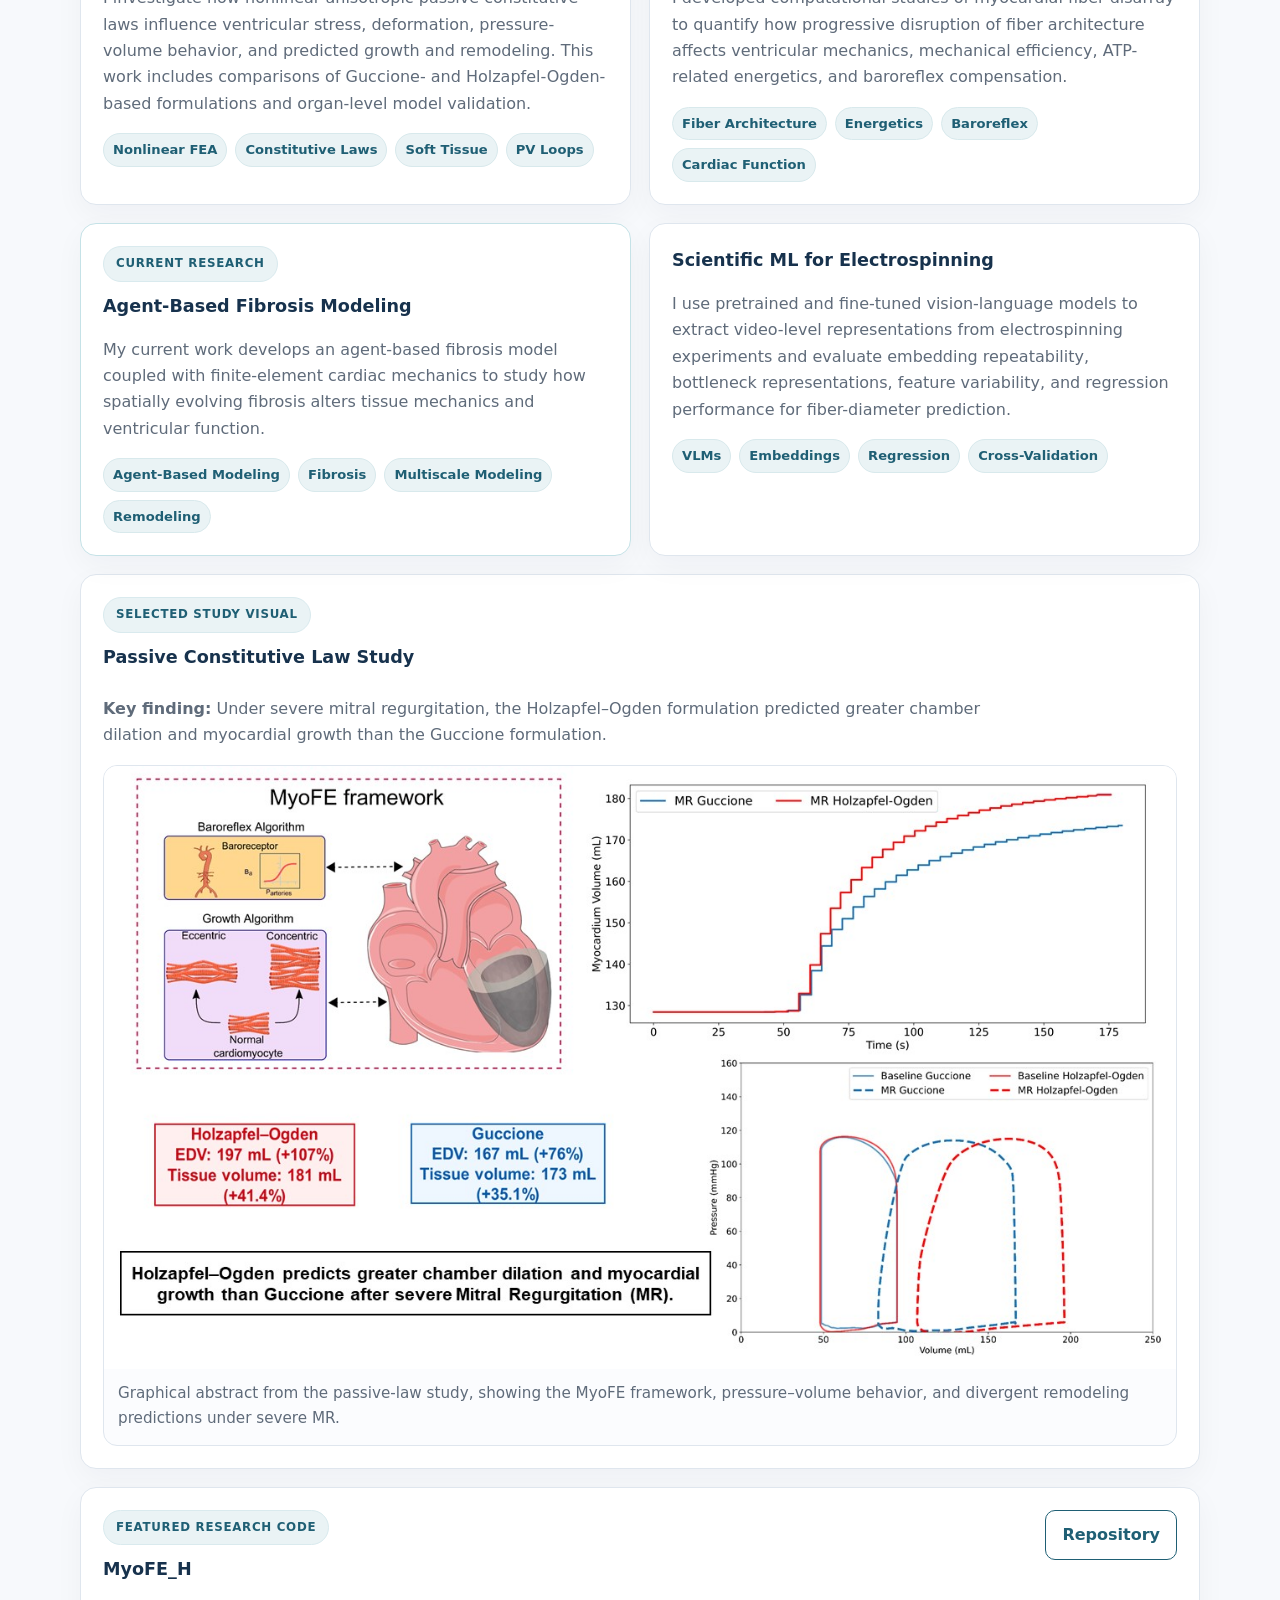
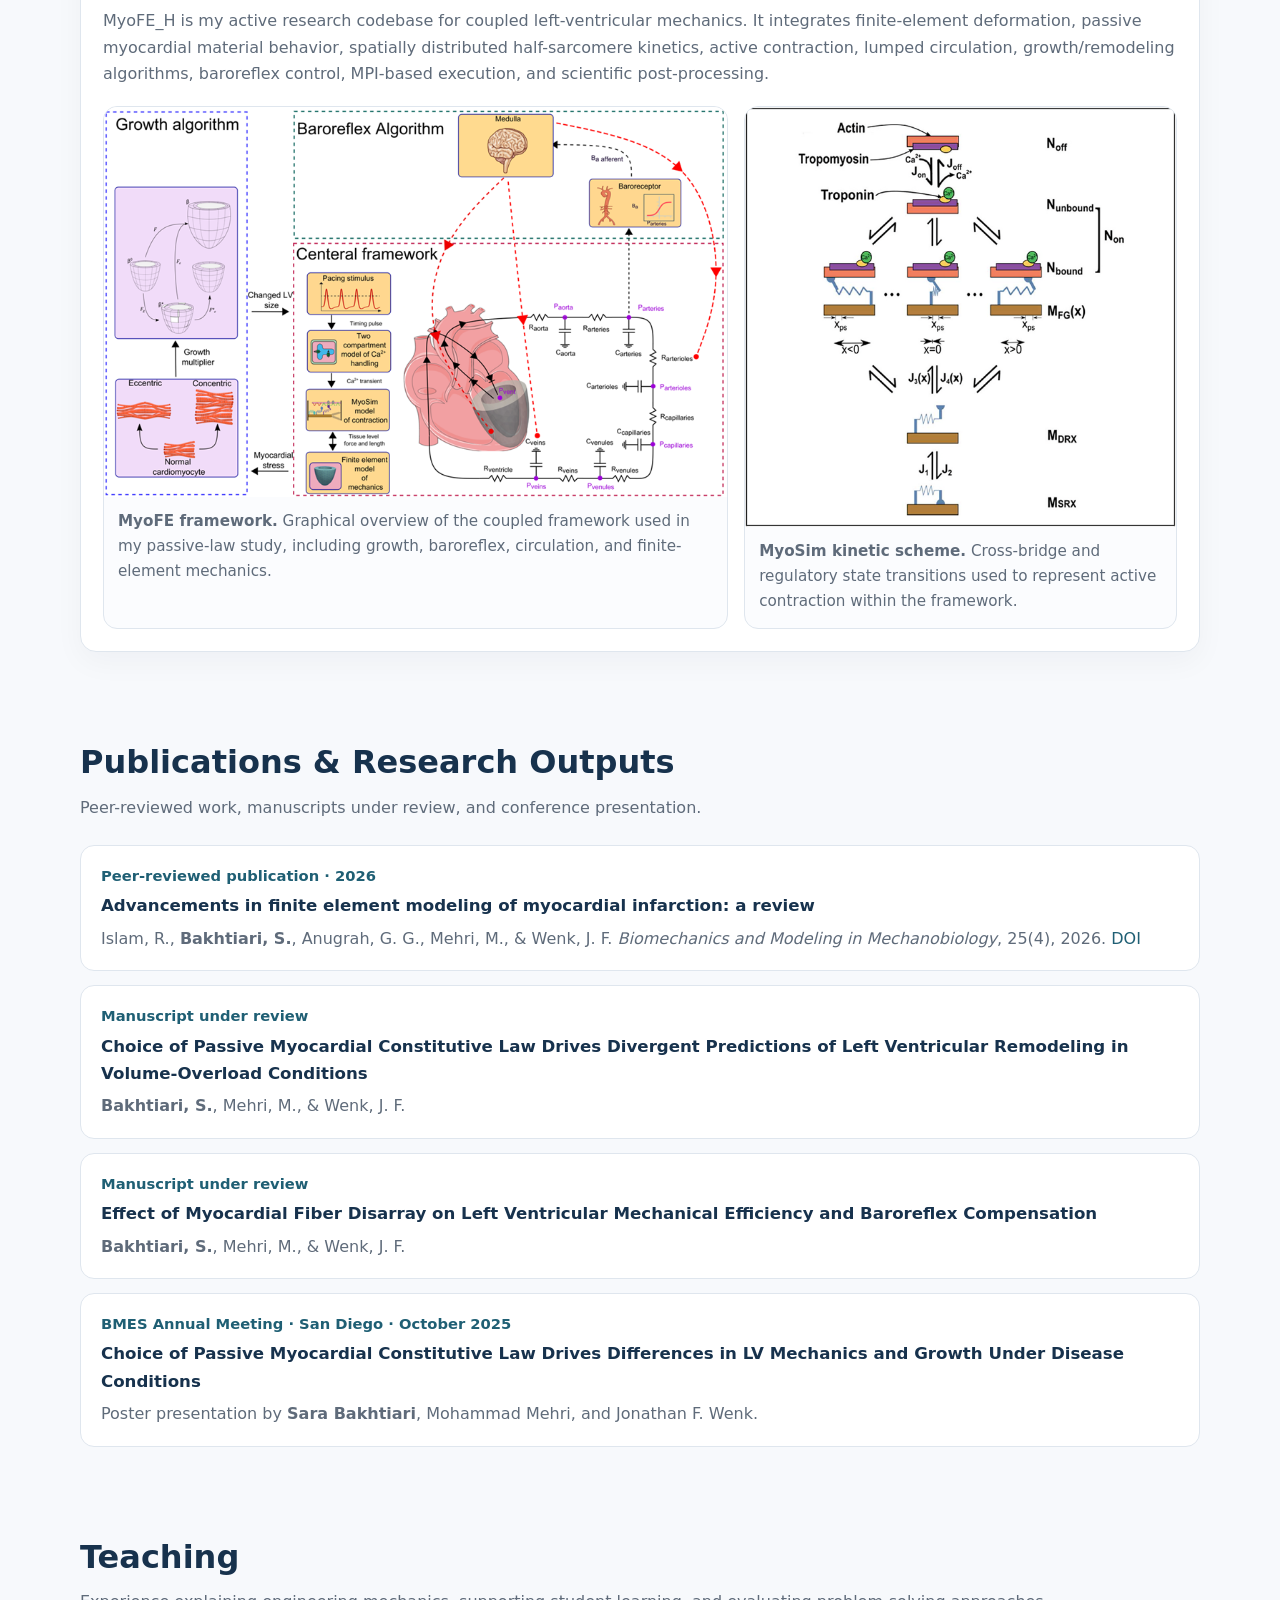
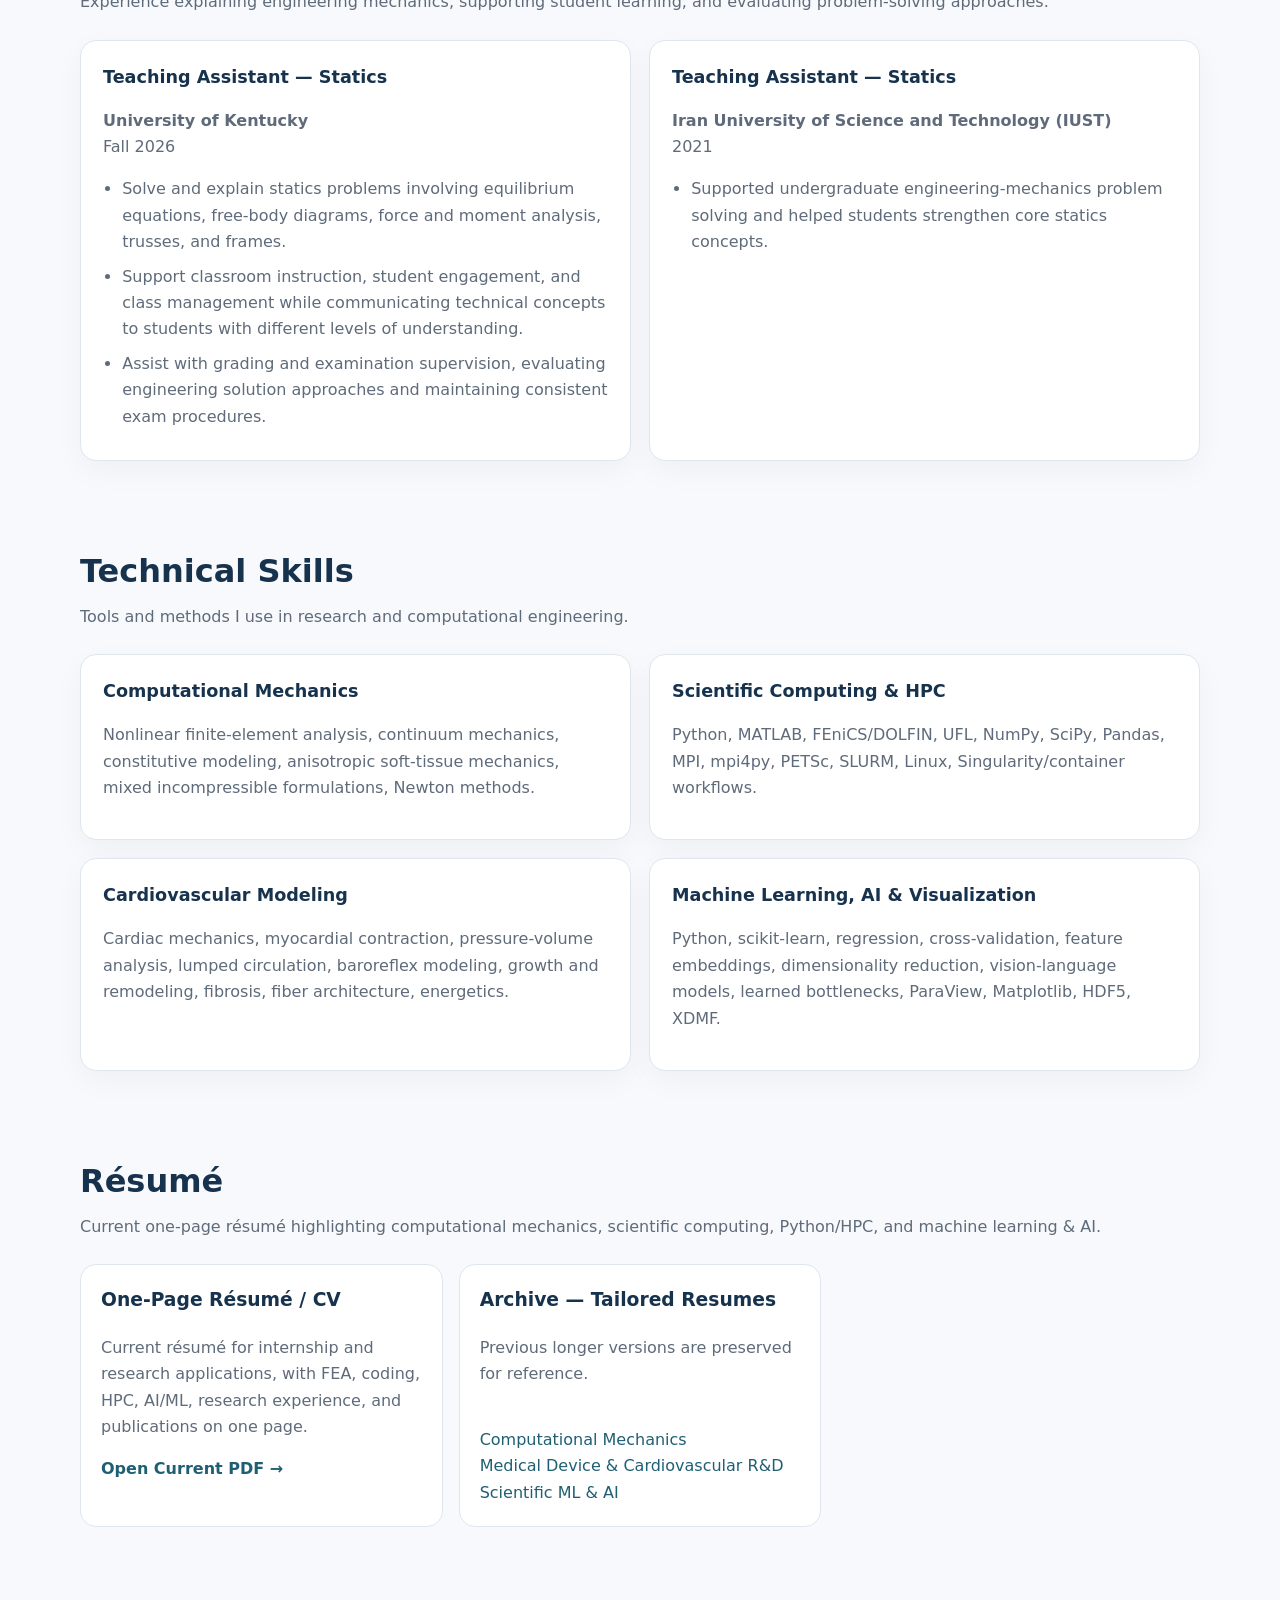
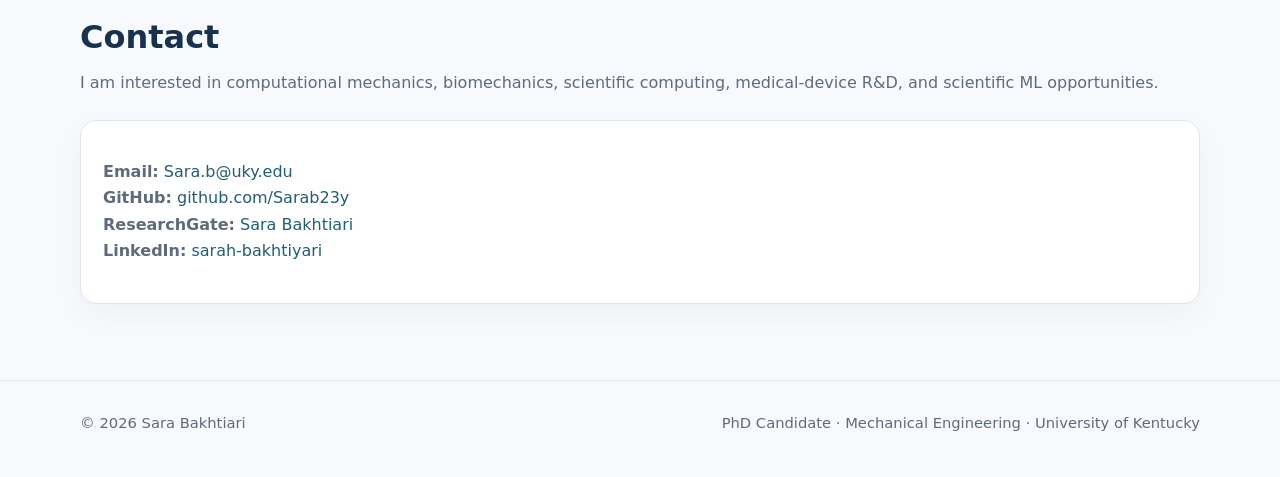
==== commit ace90300: "Link homepage to updated one-page resume PDF" ====
--- a/index.html
+++ b/index.html
@@ -42,7 +42,7 @@
         </p>
         <p class="availability"><strong>Open to Internship Opportunities</strong><span>Seeking Summer 2027 PhD internships in computational mechanics, biomechanics, scientific computing, medical-device R&amp;D, and scientific ML.</span></p>
         <div class="hero-actions">
-          <a class="button primary" href="resume-onepage.html" target="_blank" rel="noopener">One-Page Résumé / CV</a>
+          <a class="button primary" href="Sara_Bakhtiari_One_Page_Resume.pdf?v=20261019-1" target="_blank" rel="noopener">One-Page Résumé / CV</a>
           <a class="button secondary" href="https://github.com/Sarab23y/MyoFE_H" target="_blank" rel="noopener">View MyoFE_H</a>
           <a class="button secondary" href="mailto:Sara.b@uky.edu">Email me</a>
         </div>
@@ -322,7 +322,7 @@
         <article class="resume-card">
           <h3>One-Page Résumé / CV</h3>
           <p>Current résumé for internship and research applications, with FEA, coding, HPC, AI/ML, research experience, and publications on one page.</p>
-          <a href="resume-onepage.html" target="_blank" rel="noopener"><strong>Open Current PDF →</strong></a>
+          <a href="Sara_Bakhtiari_One_Page_Resume.pdf?v=20261019-1" target="_blank" rel="noopener"><strong>Open Current PDF →</strong></a>
         </article>
         <article class="resume-card">
           <h3>Archive — Tailored Resumes</h3>
--- a/style.css
+++ b/style.css
@@ -127,3 +127,14 @@
 .study-visual .figure-card{margin-top:14px}
 .passive-figure img{width:100%;height:auto;display:block;background:#fff}
 .study-visual>p{max-width:900px}
+
+.availability{display:flex;align-items:baseline;gap:10px;flex-wrap:wrap}
+.availability strong{color:var(--accent);font-size:1.05rem}
+.availability span{color:var(--ink)}
+.teaching-list{margin:10px 0 0;padding-left:1.2rem}
+.teaching-list li{margin:0 0 8px;color:var(--muted)}
+@media (max-width:560px){
+  .availability{align-items:flex-start;flex-direction:column;gap:3px}
+  .hero-actions .button{width:100%}
+  .resume-card p{min-height:0}
+}
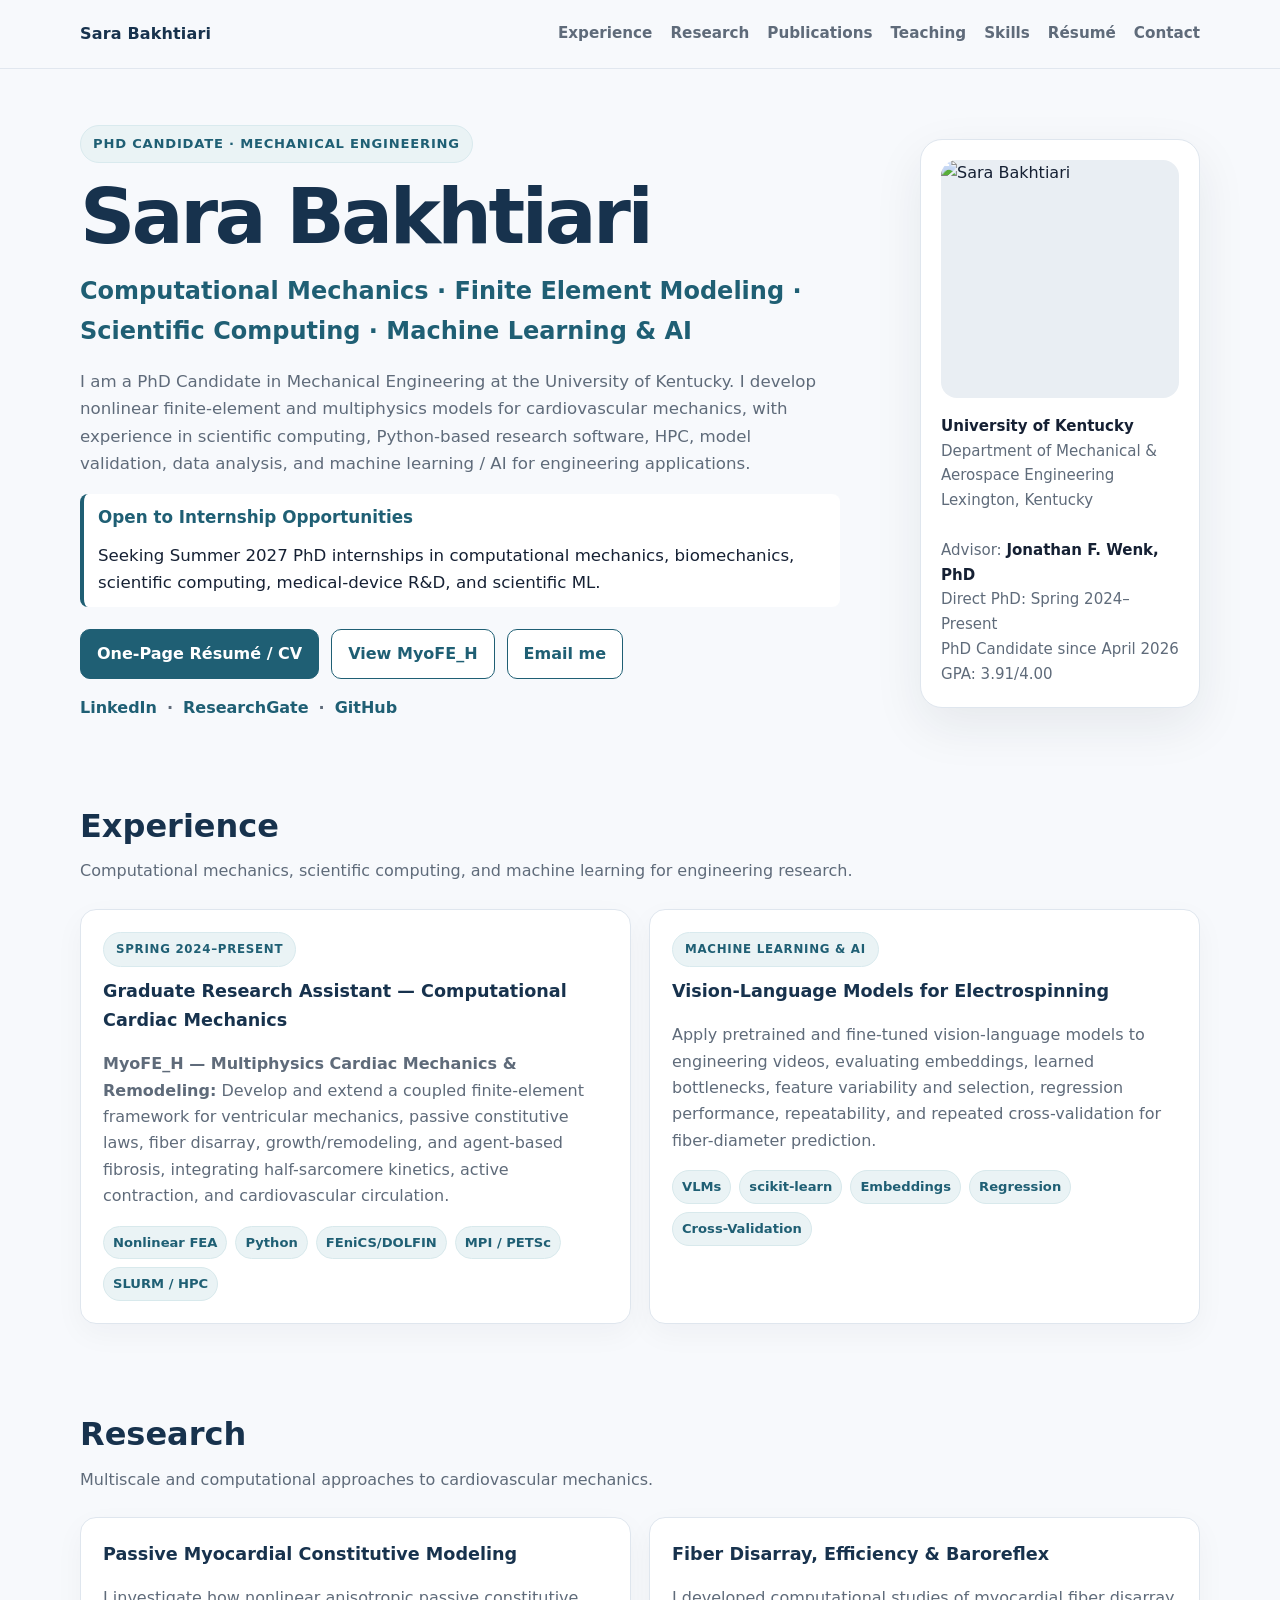
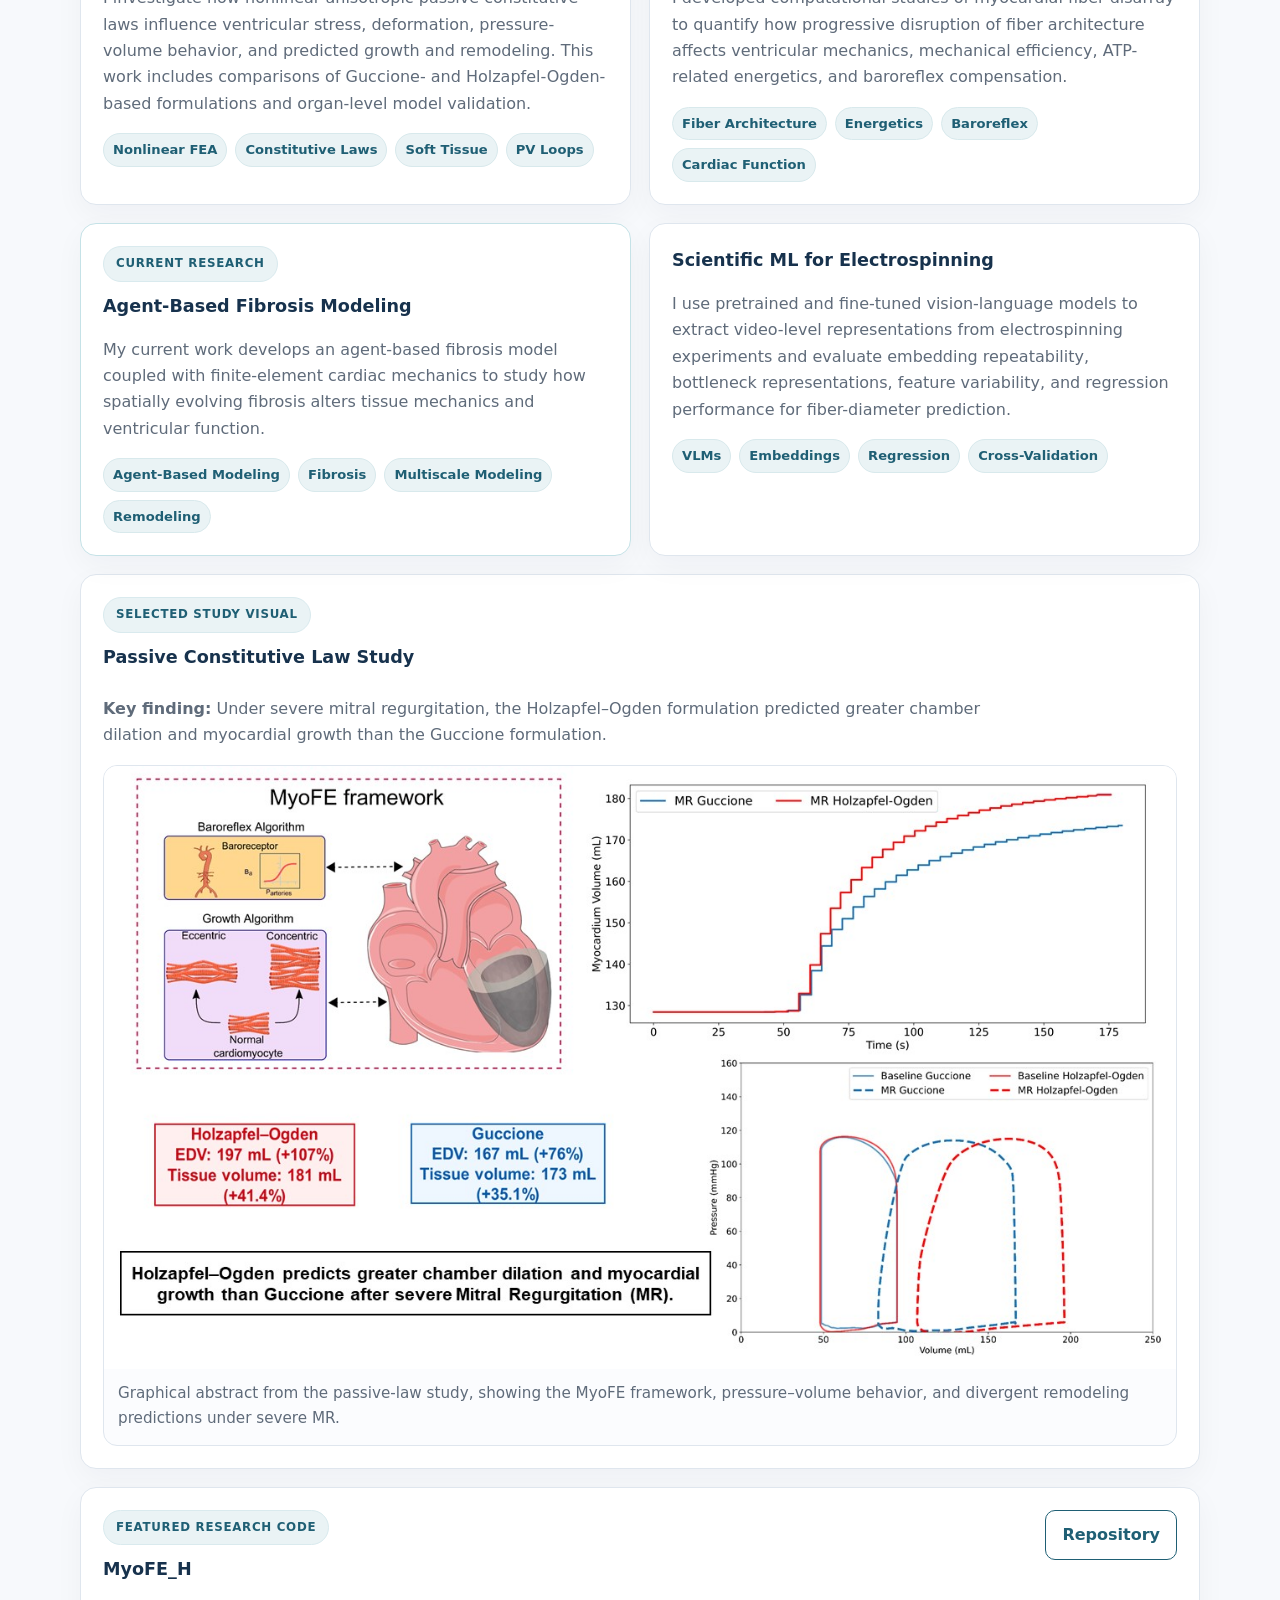
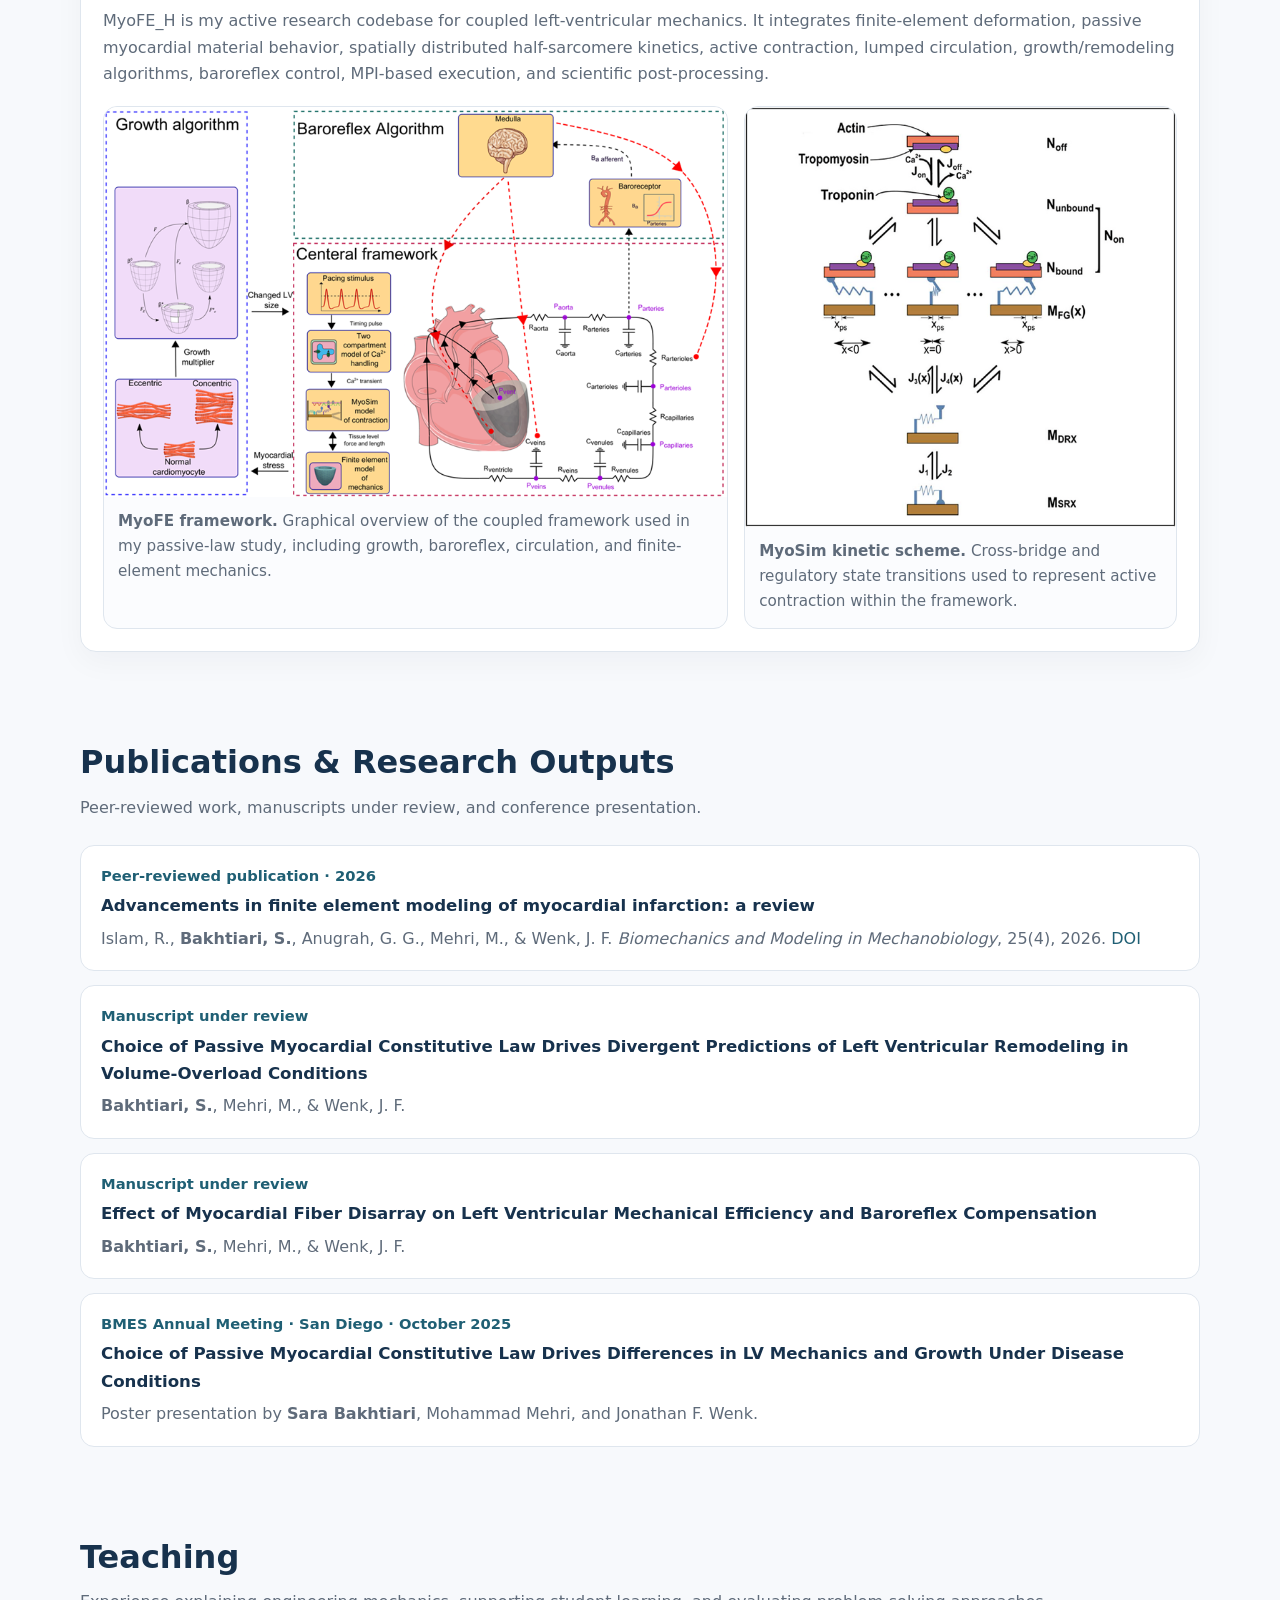
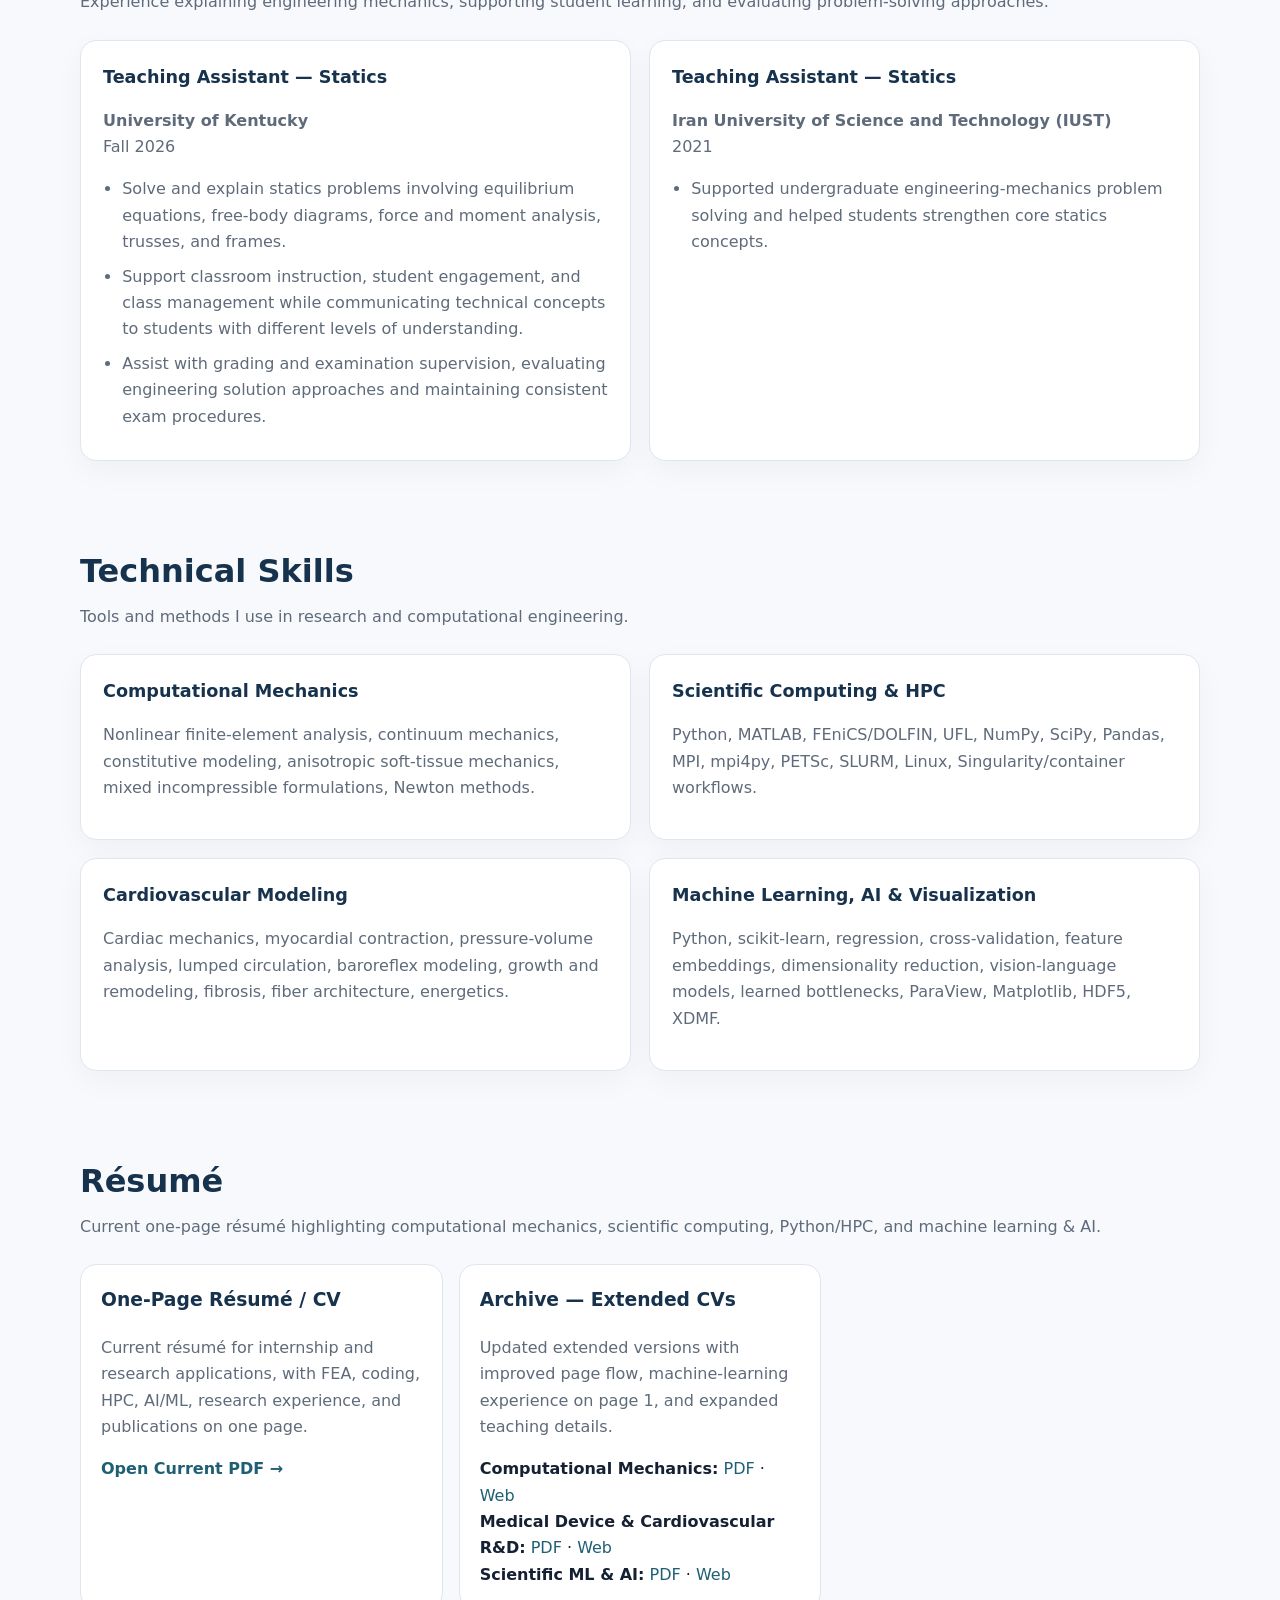
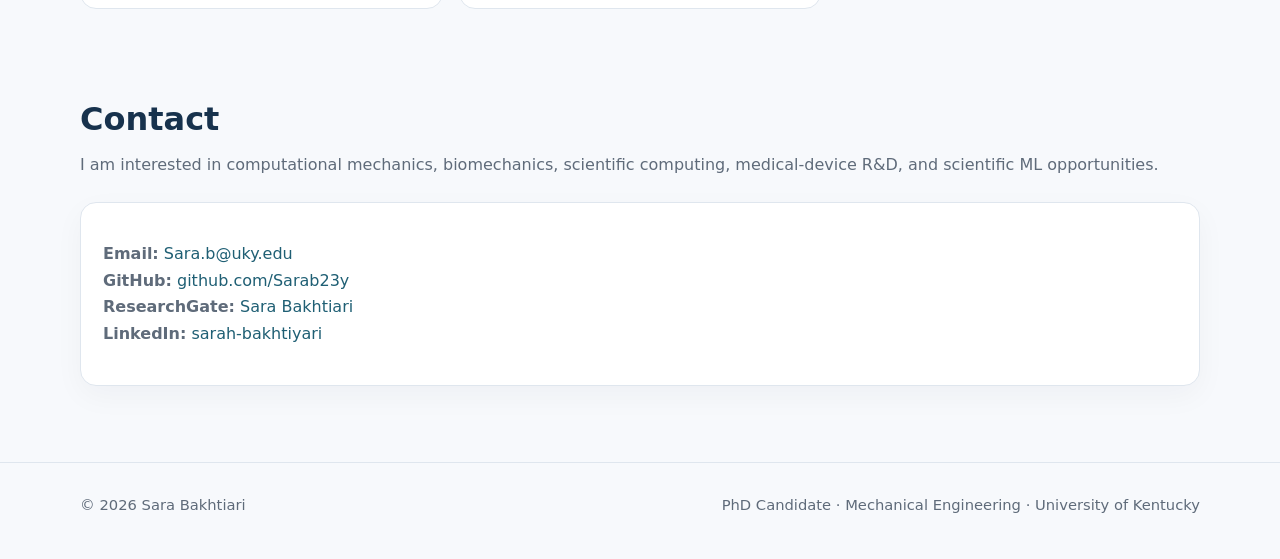
==== commit c1defe71: "Update archive CV links and descriptions" ====
--- a/index.html
+++ b/index.html
@@ -325,11 +325,11 @@
           <a href="Sara_Bakhtiari_One_Page_Resume.pdf?v=20261019-1" target="_blank" rel="noopener"><strong>Open Current PDF →</strong></a>
         </article>
         <article class="resume-card">
-          <h3>Archive — Tailored Resumes</h3>
-          <p>Previous longer versions are preserved for reference.</p>
-          <a href="Archive/Sara_Bakhtiari_Resume_Computational_Mechanics.pdf" target="_blank" rel="noopener">Computational Mechanics</a><br>
-          <a href="Archive/Sara_Bakhtiari_Resume_Medical_Device_Cardiovascular_RD.pdf" target="_blank" rel="noopener">Medical Device & Cardiovascular R&amp;D</a><br>
-          <a href="Archive/Sara_Bakhtiari_Resume_Scientific_ML_AI.pdf" target="_blank" rel="noopener">Scientific ML &amp; AI</a>
+          <h3>Archive — Extended CVs</h3>
+          <p>Updated extended versions with improved page flow, machine-learning experience on page 1, and expanded teaching details.</p>
+          <strong>Computational Mechanics:</strong> <a href="Archive/Sara_Bakhtiari_Resume_Computational_Mechanics.pdf?v=20261019-1" target="_blank" rel="noopener">PDF</a> · <a href="resume-computational.html" target="_blank" rel="noopener">Web</a><br>
+          <strong>Medical Device &amp; Cardiovascular R&amp;D:</strong> <a href="Archive/Sara_Bakhtiari_Resume_Medical_Device_Cardiovascular_RD.pdf?v=20261019-1" target="_blank" rel="noopener">PDF</a> · <a href="resume-medical-device.html" target="_blank" rel="noopener">Web</a><br>
+          <strong>Scientific ML &amp; AI:</strong> <a href="Archive/Sara_Bakhtiari_Resume_Scientific_ML_AI.pdf?v=20261019-1" target="_blank" rel="noopener">PDF</a> · <a href="resume-ml.html" target="_blank" rel="noopener">Web</a>
         </article>
       </div>
     </div>
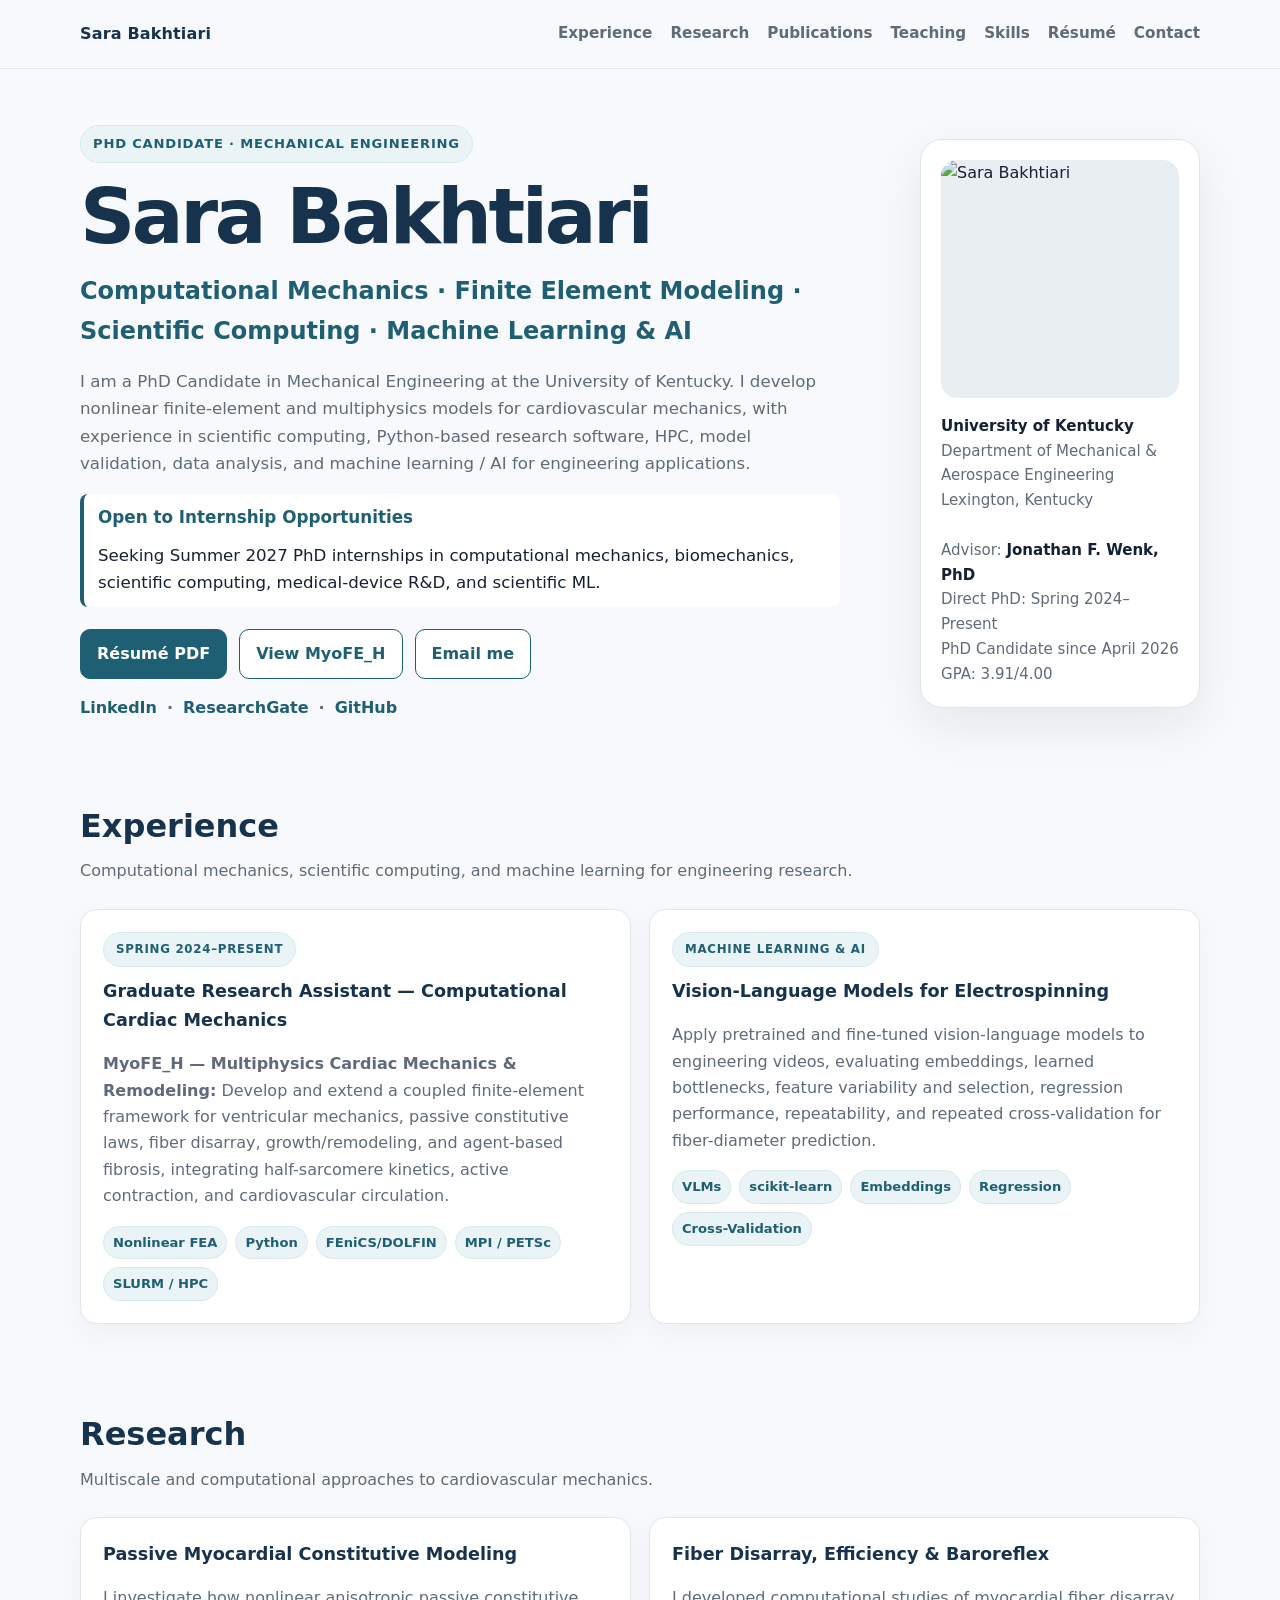
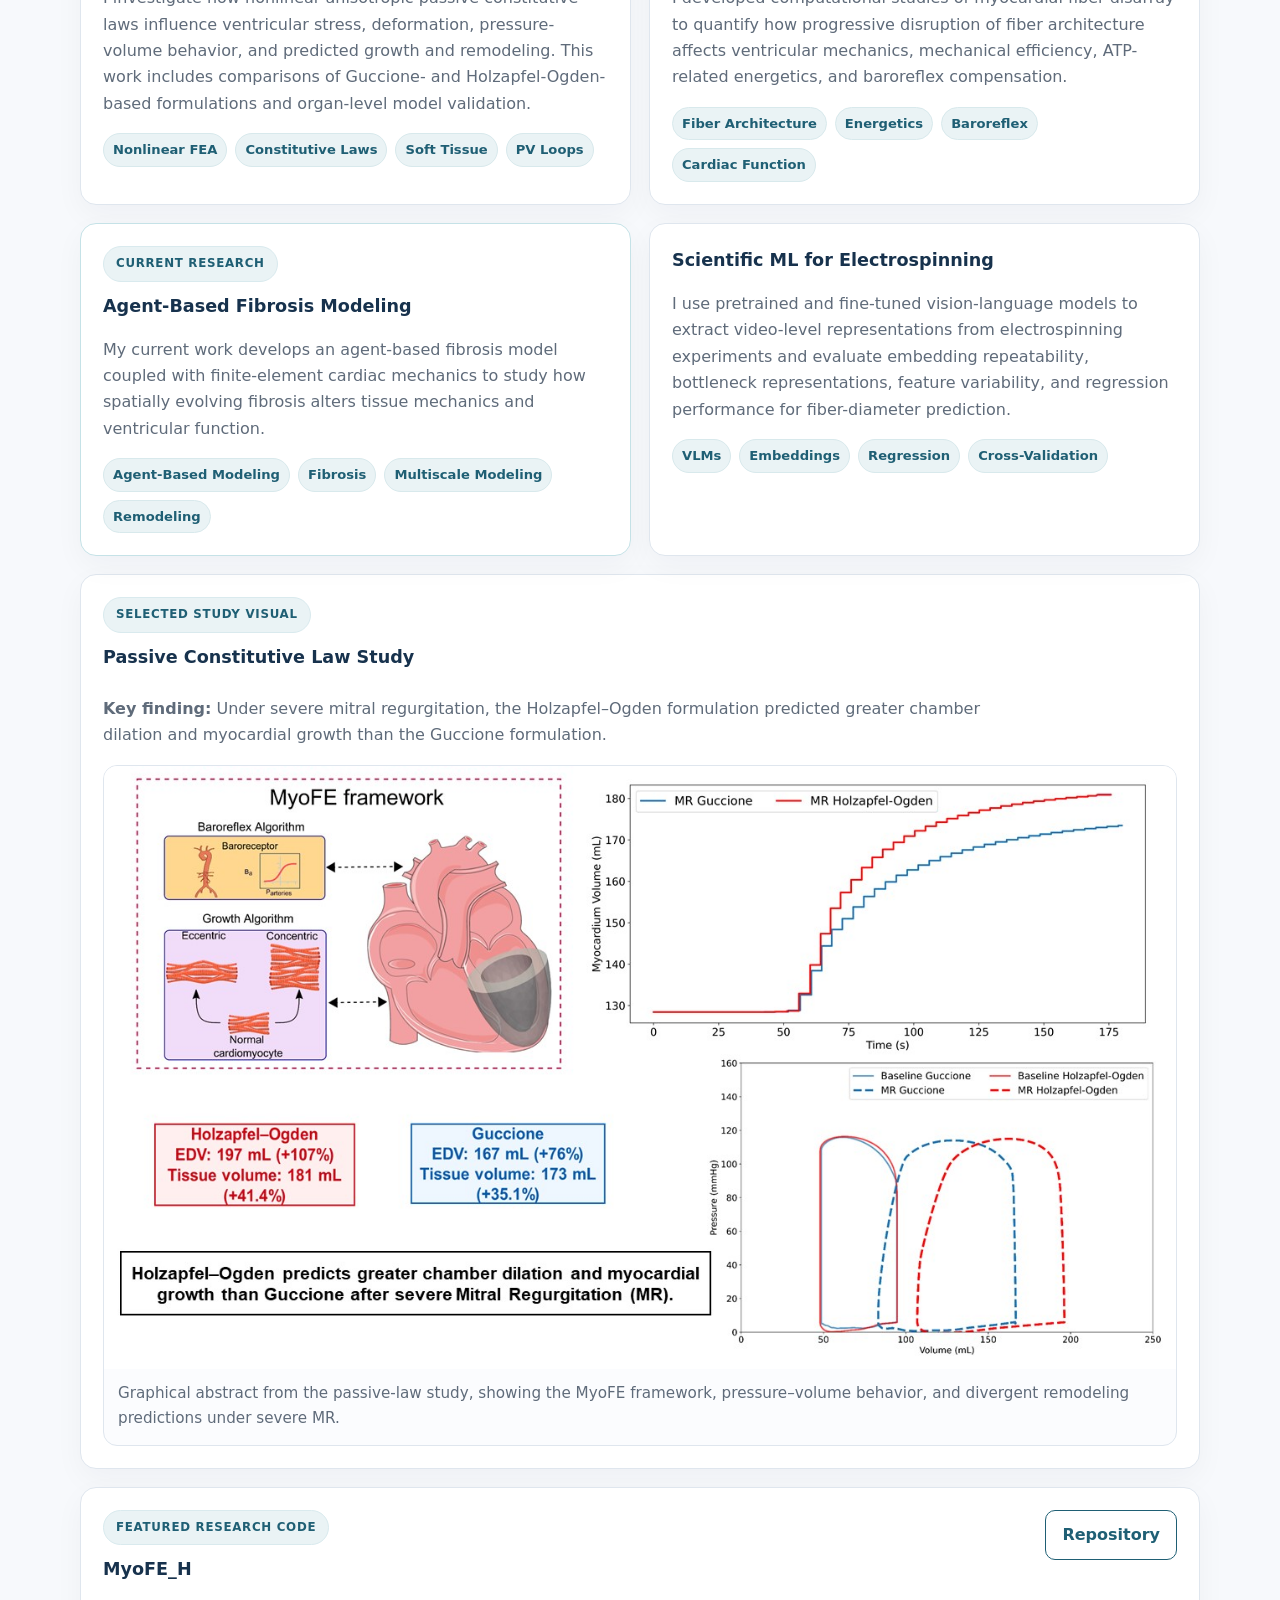
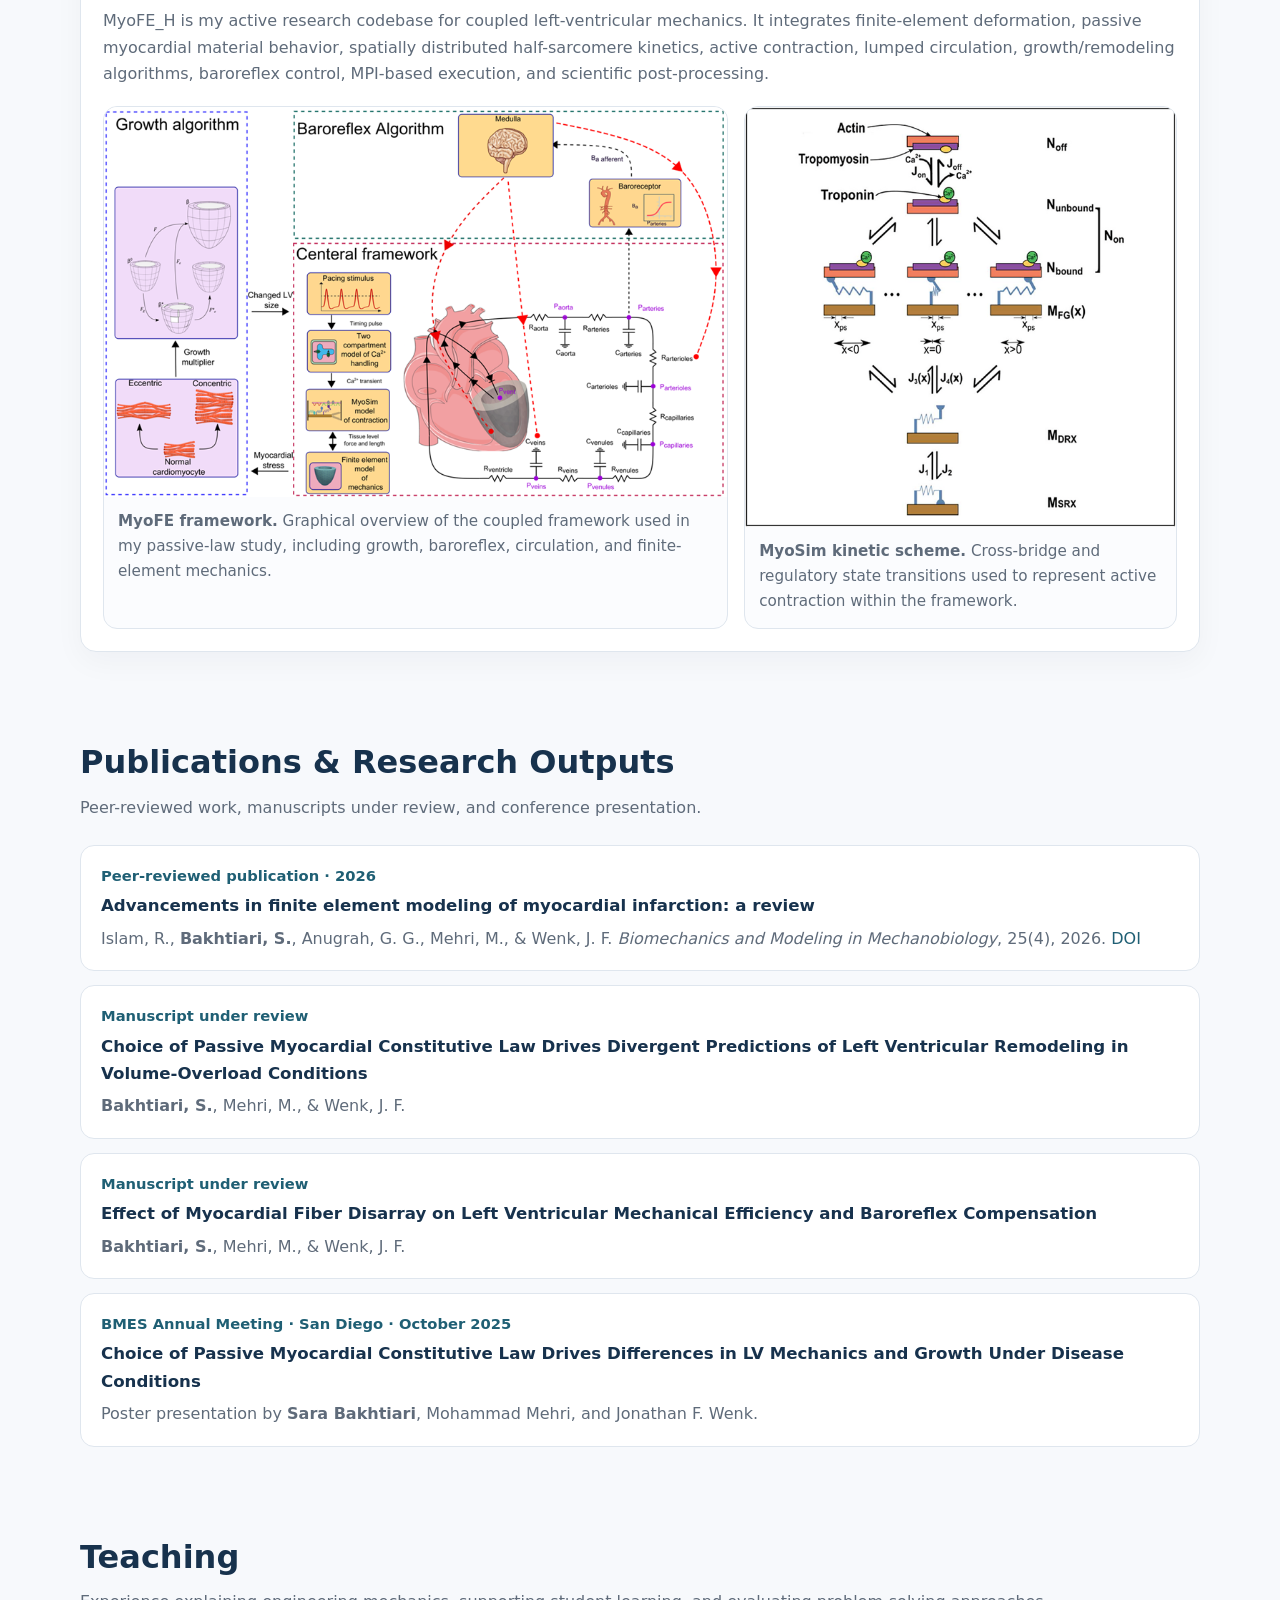
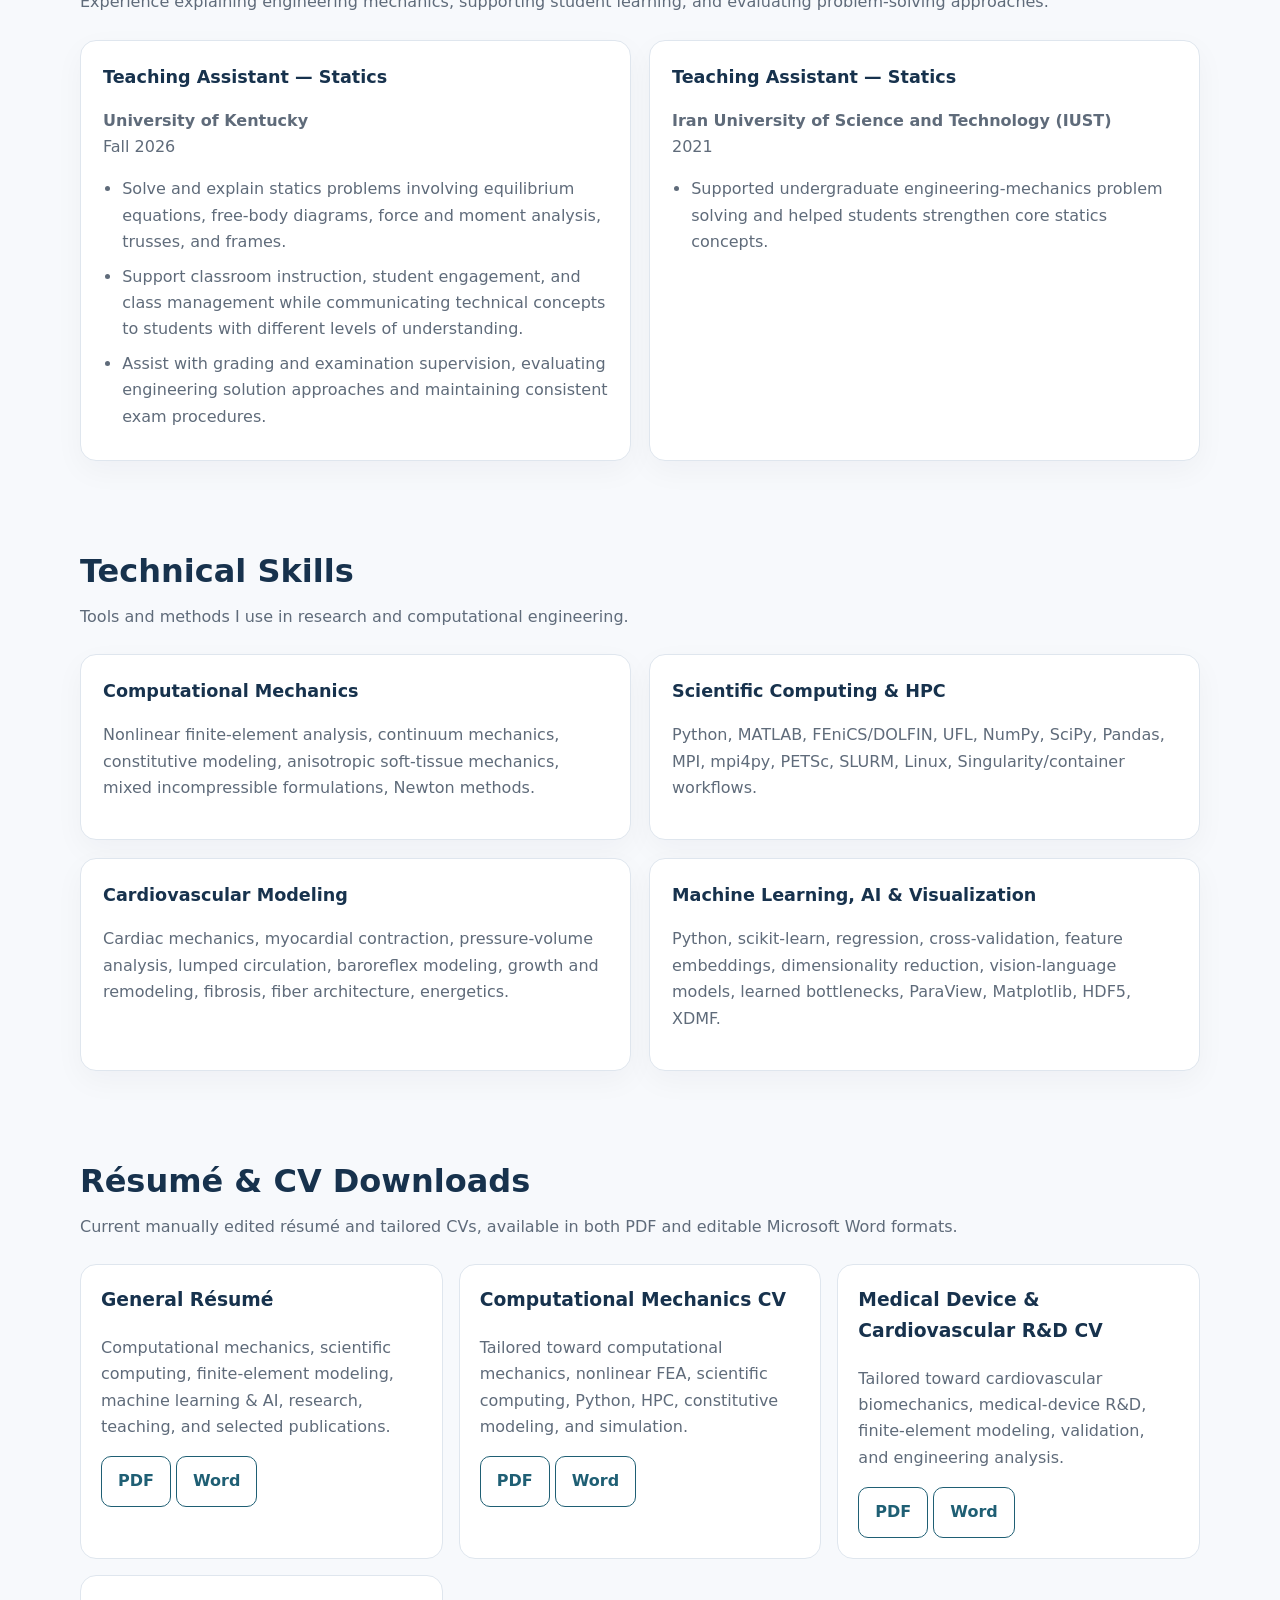
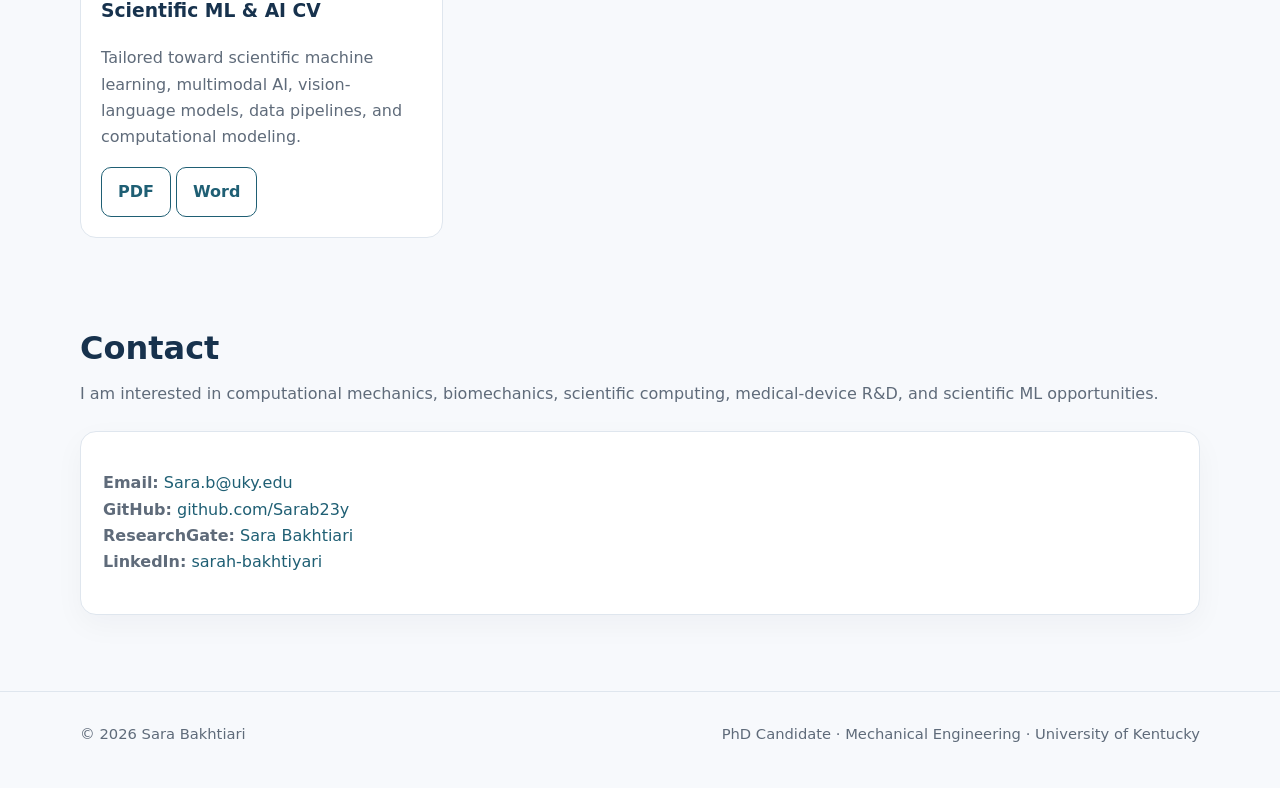
==== commit 0afdbfaf: "Add PDF and Word downloads for updated resume and CVs" ====
--- a/index.html
+++ b/index.html
@@ -10,7 +10,7 @@
   <meta property="og:title" content="Sara Bakhtiari | PhD Candidate in Mechanical Engineering">
   <meta property="og:description" content="Computational biomechanics, cardiovascular mechanics, finite element modeling, scientific computing, and machine learning.">
   <meta property="og:type" content="website">
-  <link rel="stylesheet" href="style.css?v=20260924-3">
+  <link rel="stylesheet" href="style.css?v=20261019-1">
 </head>
 <body>
 <header class="site-header">
@@ -42,7 +42,7 @@
         </p>
         <p class="availability"><strong>Open to Internship Opportunities</strong><span>Seeking Summer 2027 PhD internships in computational mechanics, biomechanics, scientific computing, medical-device R&amp;D, and scientific ML.</span></p>
         <div class="hero-actions">
-          <a class="button primary" href="Sara_Bakhtiari_One_Page_Resume.pdf?v=20261019-1" target="_blank" rel="noopener">One-Page Résumé / CV</a>
+          <a class="button primary" href="Sara_Bakhtiari_Resume.pdf?v=20261028-1" target="_blank" rel="noopener">Résumé PDF</a>
           <a class="button secondary" href="https://github.com/Sarab23y/MyoFE_H" target="_blank" rel="noopener">View MyoFE_H</a>
           <a class="button secondary" href="mailto:Sara.b@uky.edu">Email me</a>
         </div>
@@ -315,21 +315,41 @@
   <section id="resume">
     <div class="container">
       <div class="section-head">
-        <h2>Résumé</h2>
-        <p>Current one-page résumé highlighting computational mechanics, scientific computing, Python/HPC, and machine learning & AI.</p>
+        <h2>Résumé &amp; CV Downloads</h2>
+        <p>Current manually edited résumé and tailored CVs, available in both PDF and editable Microsoft Word formats.</p>
       </div>
       <div class="resume-grid">
         <article class="resume-card">
-          <h3>One-Page Résumé / CV</h3>
-          <p>Current résumé for internship and research applications, with FEA, coding, HPC, AI/ML, research experience, and publications on one page.</p>
-          <a href="Sara_Bakhtiari_One_Page_Resume.pdf?v=20261019-1" target="_blank" rel="noopener"><strong>Open Current PDF →</strong></a>
+          <h3>General Résumé</h3>
+          <p>Computational mechanics, scientific computing, finite-element modeling, machine learning &amp; AI, research, teaching, and selected publications.</p>
+          <div class="download-links">
+            <a class="button secondary" href="Sara_Bakhtiari_Resume.pdf?v=20261028-1" target="_blank" rel="noopener">PDF</a>
+            <a class="button secondary" href="Sara_Bakhtiari_Resume.docx?v=20261028-1" download>Word</a>
+          </div>
         </article>
         <article class="resume-card">
-          <h3>Archive — Extended CVs</h3>
-          <p>Updated extended versions with improved page flow, machine-learning experience on page 1, and expanded teaching details.</p>
-          <strong>Computational Mechanics:</strong> <a href="Archive/Sara_Bakhtiari_Resume_Computational_Mechanics.pdf?v=20261019-1" target="_blank" rel="noopener">PDF</a> · <a href="resume-computational.html" target="_blank" rel="noopener">Web</a><br>
-          <strong>Medical Device &amp; Cardiovascular R&amp;D:</strong> <a href="Archive/Sara_Bakhtiari_Resume_Medical_Device_Cardiovascular_RD.pdf?v=20261019-1" target="_blank" rel="noopener">PDF</a> · <a href="resume-medical-device.html" target="_blank" rel="noopener">Web</a><br>
-          <strong>Scientific ML &amp; AI:</strong> <a href="Archive/Sara_Bakhtiari_Resume_Scientific_ML_AI.pdf?v=20261019-1" target="_blank" rel="noopener">PDF</a> · <a href="resume-ml.html" target="_blank" rel="noopener">Web</a>
+          <h3>Computational Mechanics CV</h3>
+          <p>Tailored toward computational mechanics, nonlinear FEA, scientific computing, Python, HPC, constitutive modeling, and simulation.</p>
+          <div class="download-links">
+            <a class="button secondary" href="Archive/Sara_Bakhtiari_Resume_Computational_Mechanics.pdf?v=20261028-1" target="_blank" rel="noopener">PDF</a>
+            <a class="button secondary" href="Archive/Sara_Bakhtiari_Resume_Computational_Mechanics.docx?v=20261028-1" download>Word</a>
+          </div>
+        </article>
+        <article class="resume-card">
+          <h3>Medical Device &amp; Cardiovascular R&amp;D CV</h3>
+          <p>Tailored toward cardiovascular biomechanics, medical-device R&amp;D, finite-element modeling, validation, and engineering analysis.</p>
+          <div class="download-links">
+            <a class="button secondary" href="Archive/Sara_Bakhtiari_Resume_Medical_Device_Cardiovascular_RD.pdf?v=20261028-1" target="_blank" rel="noopener">PDF</a>
+            <a class="button secondary" href="Archive/Sara_Bakhtiari_Resume_Medical_Device_Cardiovascular_RD.docx?v=20261028-1" download>Word</a>
+          </div>
+        </article>
+        <article class="resume-card">
+          <h3>Scientific ML &amp; AI CV</h3>
+          <p>Tailored toward scientific machine learning, multimodal AI, vision-language models, data pipelines, and computational modeling.</p>
+          <div class="download-links">
+            <a class="button secondary" href="Archive/Sara_Bakhtiari_Resume_Scientific_ML_AI.pdf?v=20261028-1" target="_blank" rel="noopener">PDF</a>
+            <a class="button secondary" href="Archive/Sara_Bakhtiari_Resume_Scientific_ML_AI.docx?v=20261028-1" download>Word</a>
+          </div>
         </article>
       </div>
     </div>
